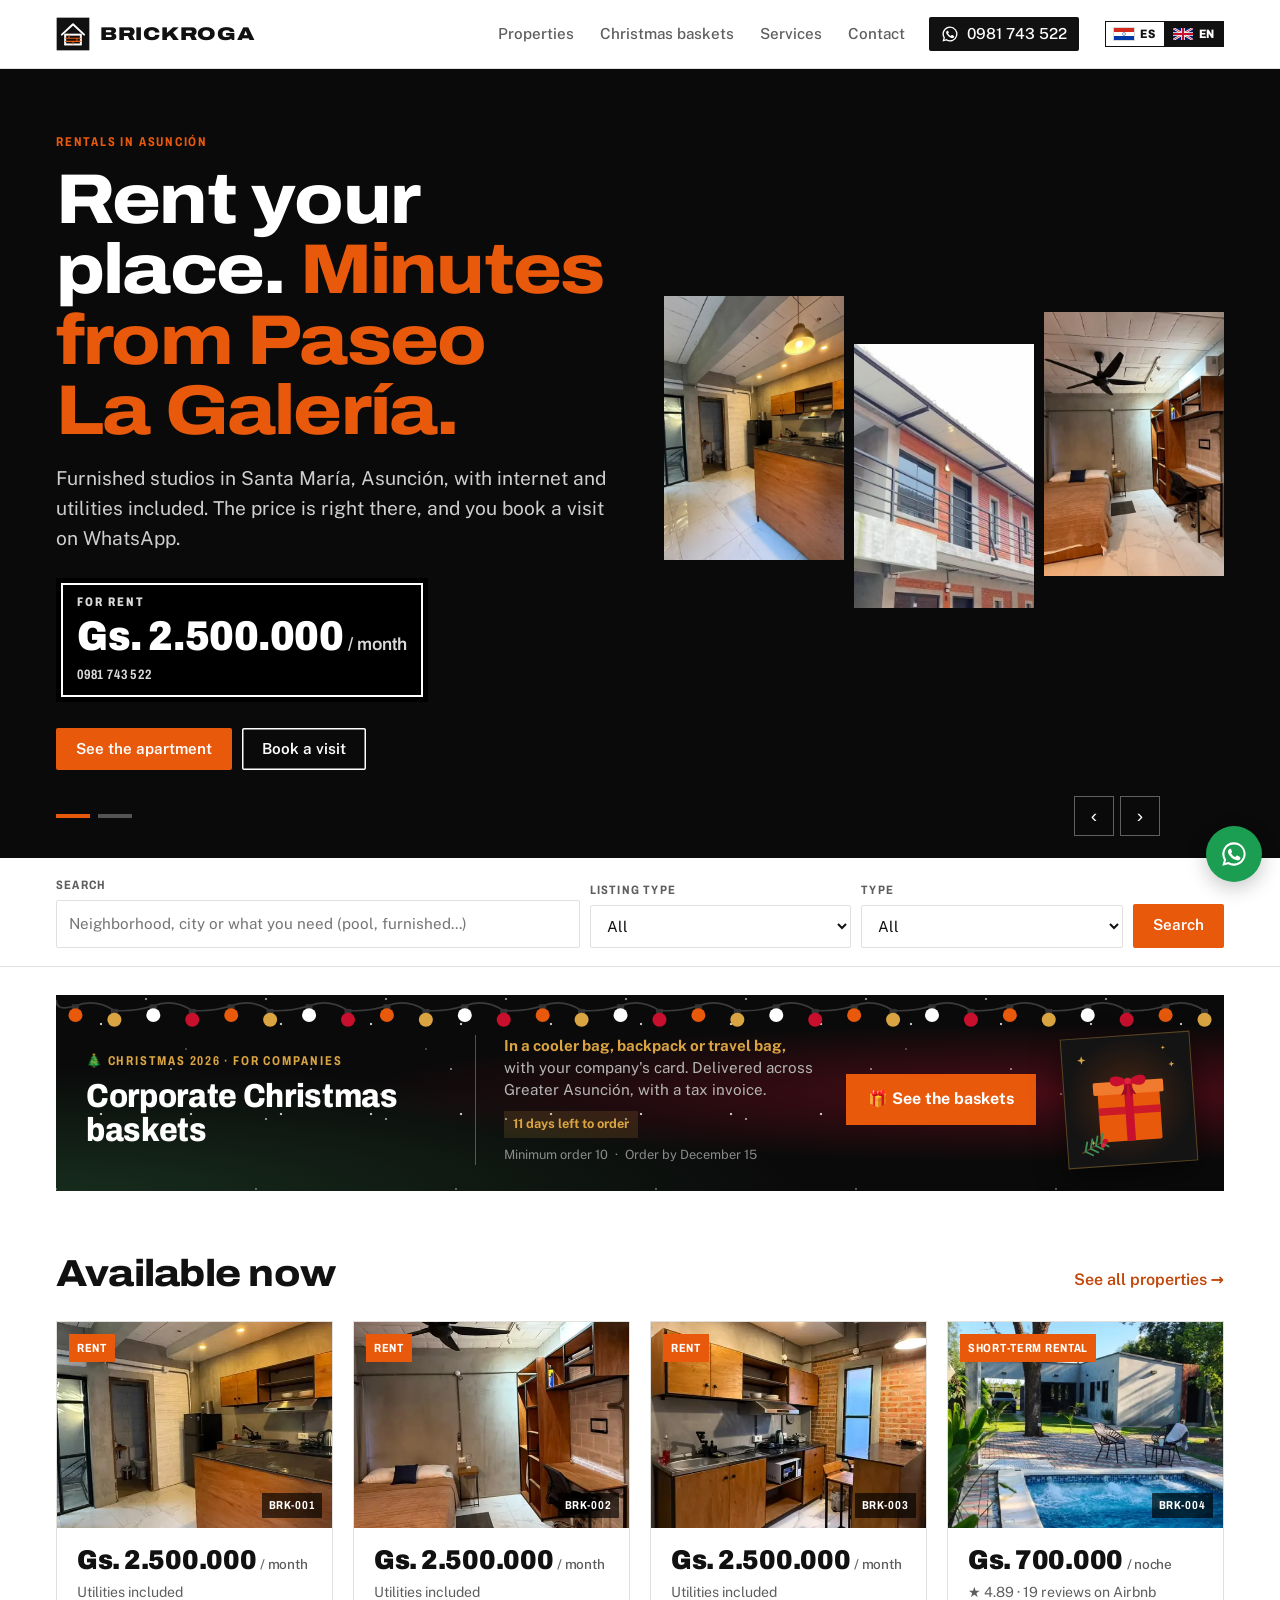
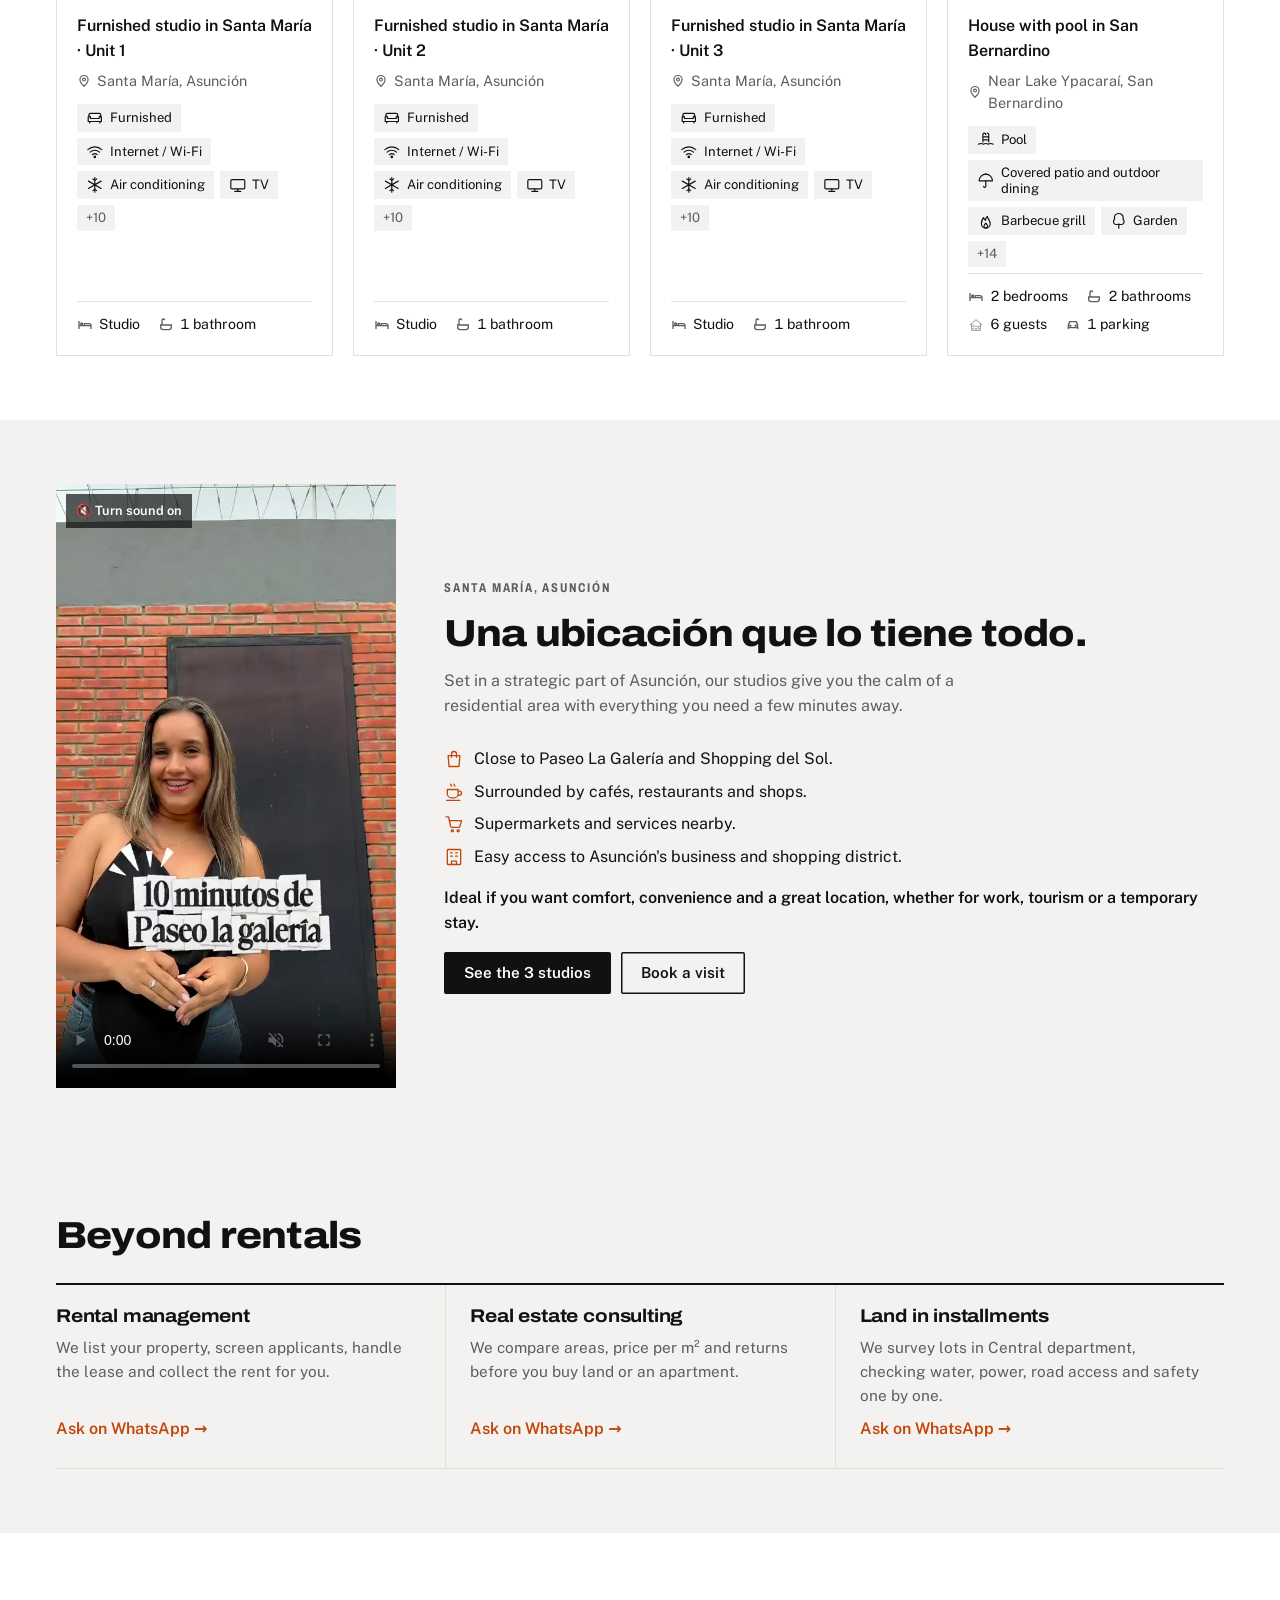
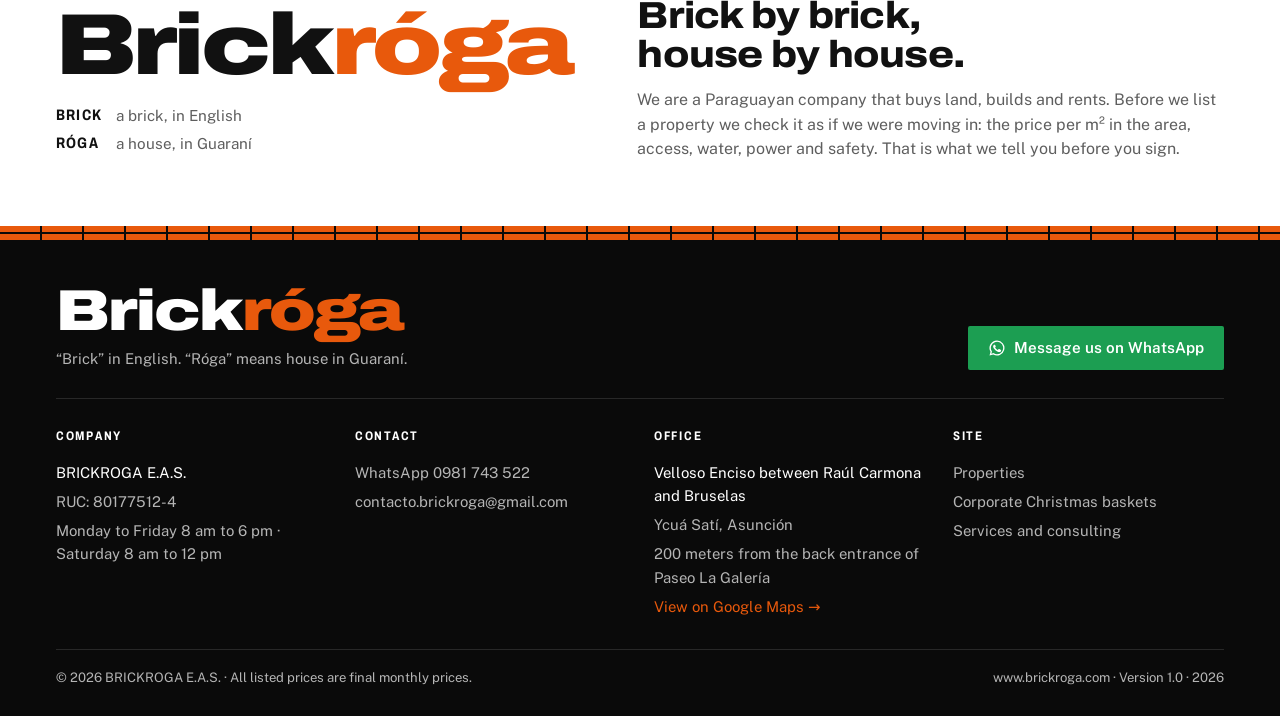
==== index.html @ 32329449 "Título más corto: "A minutos de Paseo La Galería" Co-Authored-By: Claude Opus 5.5 <noreply@anthropic" ====
<!doctype html>
<html lang="es-PY">
<head>
<title>Brickroga | Alquiler de departamentos amoblados en Asunción</title>
<meta charset="utf-8">
<meta name="viewport" content="width=device-width, initial-scale=1, viewport-fit=cover">
<meta name="claude:viewport-fit-sides" content="cover">
<meta name="theme-color" content="#111111">
<link rel="icon" type="image/svg+xml" href="assets/favicon.svg">
<link rel="preconnect" href="https://fonts.googleapis.com">
<link rel="preconnect" href="https://fonts.gstatic.com" crossorigin>
<link rel="stylesheet" href="https://fonts.googleapis.com/css2?family=Archivo:wdth,wght@62..125,400..900&family=Public+Sans:wght@400;500;600;700&display=swap">
<link rel="stylesheet" href="assets/styles.css">
<meta name="description" content="Monoambientes amoblados en alquiler en Santa María, Asunción, desde Gs. 2.500.000 por mes con internet y servicios incluidos. También canastas navideñas corporativas. Brickroga E.A.S.">
<link rel="canonical" href="https://www.brickroga.com/">
<meta property="og:title" content="Brickroga | Alquileres con el precio a la vista">
<meta property="og:description" content="Monoambientes amoblados en Santa María, Asunción. Gs. 2.500.000 por mes, servicios incluidos.">
<meta property="og:type" content="website">
<meta property="og:locale" content="es_PY">
<meta property="og:url" content="https://www.brickroga.com/">
<meta property="og:image" content="https://www.brickroga.com/assets/fotos/santa-maria/r1.webp">
</head>
<body data-page="inicio">
<header id="site-header"></header>

<main>
  <section class="slider" id="slider" aria-roledescription="carrusel" aria-label="Destacados">
    <div class="slides">
      <div class="slide on" aria-hidden="false">
        <div class="wrap">
          <div>
            <p class="label">Alquileres en Asunción</p>
            <h1>Alquilá tu depto. <em>A minutos de Paseo La Galería.</em></h1>
            <p class="lead">Monoambientes amoblados en Santa María con internet y servicios incluidos. El precio está a la vista y la visita se coordina por WhatsApp.</p>
            <div id="hero-sign"></div>
            <div class="cta">
              <a class="btn btn-orange" href="propiedad.html#santa-maria-1">Ver el departamento</a>
              <a class="btn btn-line" data-wa="Hola Brickroga, quiero coordinar una visita al monoambiente de Santa María." href="#">Coordinar una visita</a>
            </div>
          </div>
          <div class="photos" id="hero-photos" aria-hidden="true"></div>
        </div>
      </div>
      <div class="slide xmas-slide" aria-hidden="true">
        <div class="wrap">
          <div>
            <p class="label"><span aria-hidden="true">🎄 </span>Navidad 2026 · Para empresas</p>
            <p class="h1">Canastas navideñas <em>corporativas</em>, con tu logo.</p>
            <p class="lead">En bolso térmico, mochila o bolsa de viaje, para clientes, proveedores y tu equipo. Entregamos en Asunción y Gran Asunción, con factura.</p>
            <div class="cta">
              <a class="btn btn-orange" href="canastas-navidenas-corporativas.html" tabindex="-1"><span aria-hidden="true">🎁 </span>Ver canastas y precios</a>
              <a class="btn btn-line" data-wa="Hola Brickroga, quiero cotizar canastas navideñas para mi empresa." href="#" tabindex="-1">Cotizar por WhatsApp</a>
            </div>
          </div>
          <div class="photos" id="xmas-photos" aria-hidden="true"></div>
        </div>
      </div>
    </div>
    <div class="slider-ui"><div class="wrap">
      <div class="dots" role="group" aria-label="Elegir banner"><button type="button" aria-label="Banner 1: alquileres" aria-pressed="true"></button><button type="button" aria-label="Banner 2: canastas navideñas" aria-pressed="false"></button></div>
      <div class="arrows"><button type="button" class="prev" aria-label="Banner anterior">‹</button><button type="button" class="next" aria-label="Banner siguiente">›</button></div>
    </div></div>
  </section>

  <section class="finder" aria-label="Buscar propiedades">
    <div class="wrap">
      <form action="alquileres.html" id="finder">
        <div class="field"><label for="s-q">Buscar</label><input id="s-q" name="q" type="search" placeholder="Barrio, ciudad o lo que necesitás (piscina, amoblado...)"></div>
        <div class="field"><label for="s-op">Operación</label><select id="s-op" name="op"><option value="">Todas</option><option>Alquiler</option><option>Alquiler temporario</option><option>Venta</option></select></div>
        <div class="field"><label for="s-tipo">Tipo</label><select id="s-tipo" name="tipo"><option value="">Todos</option><option>Monoambiente</option><option>Departamento</option><option>Casa</option><option>Terreno</option></select></div>
        <button class="btn btn-orange" type="submit">Buscar</button>
      </form>
    </div>
  </section>

  <section class="promo-sec" aria-label="Canastas navideñas corporativas">
    <div class="wrap">
      <a class="promo" href="canastas-navidenas-corporativas.html">
        <span class="promo-a"><span class="label"><span aria-hidden="true">🎄 </span>Navidad 2026 · Para empresas</span><strong>Canastas navideñas corporativas</strong></span>
        <span class="promo-b"><b>En bolso térmico, mochila o bolsa de viaje,</b> con la tarjeta de tu empresa. Entregamos en Asunción y Gran Asunción, con factura.<span class="promo-count" id="promo-count"></span><small>Pedido mínimo <span data-min-units>10</span> <i aria-hidden="true">·</i> Pedidos hasta el <span data-deadline>15 de diciembre</span></small></span>
        <span class="promo-cta"><span aria-hidden="true">🎁 </span>Ver canastas</span>
        <span class="promo-img" id="promo-img" aria-hidden="true"></span>
      </a>
    </div>
  </section>

  <section class="section">
    <div class="wrap">
      <div class="section-head">
        <h2>Disponibles ahora</h2>
        <a class="link" href="alquileres.html">Ver todas las propiedades →</a>
      </div>
      <div data-list="destacados"></div>
    </div>
  </section>

  <section class="section section-concrete" aria-labelledby="vid-t">
    <div class="wrap vid-sec">
      <div style="min-width:0"><video data-auto controls muted loop playsinline preload="metadata" poster="assets/video/romi.jpg" src="assets/video/romi.mp4" aria-label="Video recorriendo los monoambientes de Santa María"></video></div>
      <div style="display:grid;gap:16px">
        <p class="label">Santa María, Asunción</p>
        <h2 id="vid-t">Una ubicación que lo tiene todo.</h2>
        <p class="muted" style="max-width:56ch">Ubicados en una zona estratégica de Asunción, nuestros monoambientes te permiten disfrutar de la comodidad de un entorno residencial, con todo lo que necesitás a pocos minutos.</p>
        <ul class="near-list">
          <li>🛍️ Cerca de Paseo La Galería y Shopping del Sol.</li>
          <li>☕ Rodeado de opciones gastronómicas y comerciales.</li>
          <li>🛒 Supermercados y servicios en las cercanías.</li>
          <li>🏢 Fácil acceso al eje corporativo y comercial de Asunción.</li>
        </ul>
        <p style="font-weight:600">Ideal para quienes buscan comodidad, practicidad y una excelente ubicación, ya sea por trabajo, turismo o estadías temporales.</p>
        <div style="display:flex;gap:10px;flex-wrap:wrap"><a class="btn btn-black" href="alquileres.html?q=Santa%20Mar%C3%ADa">Ver los 3 monoambientes</a><a class="btn btn-line" data-wa="Hola Brickroga, vi el video de los monoambientes de Santa María y quiero coordinar una visita." href="#">Coordinar una visita</a></div>
      </div>
    </div>
  </section>

  <section class="section section-concrete" id="servicios">
    <div class="wrap">
      <div class="section-head"><h2>Además de alquilar</h2></div>
      <div class="svc-list" data-list="servicios"></div>
    </div>
  </section>

  <section class="section">
    <div class="wrap story">
      <div>
        <div class="word">Brick<span class="r">róga</span></div>
        <div class="gloss"><b>Brick</b><span>ladrillo, en inglés</span><b>Róga</b><span>casa, en guaraní</span></div>
      </div>
      <div style="display:grid;gap:14px">
        <h2>Ladrillo por ladrillo, casa por casa.</h2>
        <p class="muted">Somos una empresa paraguaya que compra terrenos, construye y alquila. Antes de publicar una propiedad la revisamos como si fuéramos a vivir ahí: el precio por m² de la zona, el acceso, el agua, la luz y la seguridad. Eso es lo que te contamos antes de que firmes.</p>
      </div>
    </div>
  </section>
</main>

<footer id="site-footer"></footer>
<script src="data/datos.js"></script>
<script src="assets/i18n.js"></script>
<script src="assets/iconos.js"></script>
<script src="assets/navidad.js"></script>
<script src="assets/app.js"></script>
<script>
  (function () {
    const E = BRK.esc, p = BRICKROGA.propiedades.find(x => x.destacado) || BRICKROGA.propiedades[0];
    const ci = BRICKROGA.canastas_info, cp = BRICKROGA.canastas.flatMap(c => c.fotos || [])[0];
    document.getElementById("promo-img").innerHTML = cp ? `<img src="${E(cp)}" alt="">` : BRK_XART("regalo");
    document.querySelectorAll("[data-min-units]").forEach(e => e.textContent = ci.pedido_minimo);
    const promo = document.querySelector(".promo");
    promo.insertAdjacentHTML("afterbegin", BRK_SNOW() + BRK_LIGHTS(30));
    const xs = document.querySelector(".xmas-slide"); xs.insertAdjacentHTML("afterbegin", BRK_SNOW() + BRK_LIGHTS(26));
    const left = ci.cierre ? Math.ceil((new Date(ci.cierre + "T23:59:59-03:00") - Date.now()) / 864e5) : null;
    if (left !== null && left < 0) {
      /* season over: hide the strip and the Christmas slide */
      document.querySelector(".promo-sec").remove();
      document.querySelectorAll("#slider .slide")[1].remove(); document.querySelectorAll("#slider .dots button")[1].remove();
    } else if (left !== null && left <= 45) {
      document.getElementById("promo-count").textContent = left === 0 ? "Hoy es el último día para pedir" : left === 1 ? "Queda 1 día para pedir" : "Quedan " + left + " días para pedir";
    }
    document.querySelectorAll("[data-deadline]").forEach(e => e.textContent = ci.fecha_limite);
    if (p) {
      document.getElementById("hero-sign").innerHTML = BRK.cartel(p);
      const f = p.fotos || [];
      document.getElementById("hero-photos").innerHTML = [f[0], f[1], f[2]].map(s => s ? `<figure><img src="${E(s)}" alt=""></figure>` : `<figure><div class="ph-dark">${BRK_ICONS.house}<span>Foto próximamente</span></div></figure>`).join("");
    }
    const cf = BRICKROGA.canastas.flatMap(c => c.fotos || []);
    document.getElementById("xmas-photos").innerHTML = BRICKROGA.canastas.slice(0, 3).map(c => (c.fotos || [])[0] ? `<figure><img src="${E(c.fotos[0])}" alt=""></figure>` : `<figure class="xfig">${BRK_XART_FOR(c)}<figcaption>${E(c.empaque)}</figcaption></figure>`).join("");

    /* slider: crossfade every 7 s, pauses on hover/focus and when the tab is hidden */
    const root = document.getElementById("slider"), slides = [...root.querySelectorAll(".slide")], dots = [...root.querySelectorAll(".dots button")];
    const RM = matchMedia("(prefers-reduced-motion: reduce)").matches;
    let cur = 0, tm = null;
    function go(n) {
      cur = (n + slides.length) % slides.length;
      slides.forEach((s, k) => { const on = k === cur; s.classList.toggle("on", on); s.setAttribute("aria-hidden", on ? "false" : "true"); s.querySelectorAll("a").forEach(a => on ? a.removeAttribute("tabindex") : a.setAttribute("tabindex", "-1")); });
      dots.forEach((d, k) => { d.setAttribute("aria-pressed", k === cur ? "true" : "false"); });
      // restart the progress bar animation
      dots[cur].style.animation = "none"; void dots[cur].offsetWidth; dots[cur].style.animation = "";
      plan();
    }
    function plan() { clearTimeout(tm); if (!RM && !root.classList.contains("paused")) tm = setTimeout(() => go(cur + 1), 7000); }
    dots.forEach((d, k) => d.addEventListener("click", () => go(k)));
    root.querySelector(".prev").addEventListener("click", () => go(cur - 1));
    root.querySelector(".next").addEventListener("click", () => go(cur + 1));
    const pause = () => { root.classList.add("paused"); clearTimeout(tm); }, resume = () => { root.classList.remove("paused"); go(cur); };
    root.addEventListener("mouseenter", pause); root.addEventListener("mouseleave", resume);
    root.addEventListener("focusin", pause); root.addEventListener("focusout", e => { if (!root.contains(e.relatedTarget)) resume(); });
    document.addEventListener("visibilitychange", () => document.hidden ? clearTimeout(tm) : plan());
    let x0 = null;
    root.addEventListener("touchstart", e => { x0 = e.touches[0].clientX; }, { passive: true });
    root.addEventListener("touchend", e => { if (x0 === null) return; const dx = e.changedTouches[0].clientX - x0; if (Math.abs(dx) > 50) go(cur + (dx < 0 ? 1 : -1)); x0 = null; });
    if (RM) root.classList.add("paused");
    plan();
  })();
</script>
</body>
</html>
---- assets/styles.css ----
/* Layout: white page, black type and signage, orange accent. Big crossfading banner on top, photos in an offset (running-bond) layout,
   prices set like a painted "SE ALQUILA" sign, Apple-style reveal on scroll. Square corners. */
:root{
  --black:#111111;
  --black-deep:#0A0A0A;
  --orange:#E8590C;
  --orange-ink:#C2470A;
  --orange-soft:#FDE8DC;
  --concrete:#F3F2F0;
  --bg:#FFFFFF;
  --surface:#FFFFFF;
  --fg:#111111;
  --fg-soft:#5E5E5E;
  --line:#E2E0DC;
  --plate-fg:#FFFFFF;
  --on-dark:#FFFFFF;
  --on-dark-soft:#B5B5B5;
  --ok:#1D6B45;
  --ok-bg:#E1F0E7;
  --warn:#7A5300;
  --warn-bg:#FBEFD2;
  --wa:#1C9E52;
  --gold:#D9A441;
  --font-display:"Archivo", "Arial Narrow", "Helvetica Neue", Arial, sans-serif;
  --font-body:"Public Sans", "Segoe UI", system-ui, -apple-system, sans-serif;
  --max:1200px;
}
@media (prefers-color-scheme: dark){ :root:not([data-theme="light"]){
  --black:#1C1C1C; --black-deep:#050505; --orange:#F2711F; --orange-ink:#FF8A3D; --orange-soft:#3A1E0E; --concrete:#181818;
  --bg:#0C0C0C; --surface:#151515; --fg:#F2F2F2; --fg-soft:#A3A3A3; --line:#2B2B2B;
  --ok:#6FD3A0; --ok-bg:#12301F; --warn:#F0C766; --warn-bg:#36290C; color-scheme:dark; } }
:root[data-theme="dark"]{
  --black:#1C1C1C; --black-deep:#050505; --orange:#F2711F; --orange-ink:#FF8A3D; --orange-soft:#3A1E0E; --concrete:#181818;
  --bg:#0C0C0C; --surface:#151515; --fg:#F2F2F2; --fg-soft:#A3A3A3; --line:#2B2B2B;
  --ok:#6FD3A0; --ok-bg:#12301F; --warn:#F0C766; --warn-bg:#36290C; color-scheme:dark; }

*{box-sizing:border-box}
html{-webkit-text-size-adjust:100%}
body{margin:0;background:var(--bg);color:var(--fg);font-family:var(--font-body);font-size:16px;line-height:1.55;-webkit-font-smoothing:antialiased}
img,video{max-width:100%;display:block}
a{color:inherit}
h1,h2,h3{font-family:var(--font-display);font-stretch:112%;line-height:1.02;letter-spacing:-.02em;text-wrap:balance;margin:0;font-weight:800}
h1{font-size:clamp(2.2rem,5.4vw,4.1rem)}
h2{font-size:clamp(1.6rem,3vw,2.35rem)}
h3{font-size:1.15rem;font-weight:700;letter-spacing:-.01em}
p{margin:0}
.label{font-family:var(--font-display);font-stretch:75%;font-weight:700;font-size:.8rem;letter-spacing:.14em;text-transform:uppercase;color:var(--fg-soft)}
.muted{color:var(--fg-soft)}
.num{font-variant-numeric:tabular-nums}
:focus-visible{outline:3px solid var(--orange);outline-offset:2px}
@media (prefers-reduced-motion:reduce){*{transition:none!important;animation:none!important}}

.wrap{max-width:var(--max);margin:0 auto;padding-left:max(16px,env(safe-area-inset-left,0px));padding-right:max(16px,env(safe-area-inset-right,0px))}

/* Header */
body::before{content:"";position:fixed;inset:0 0 auto;height:env(safe-area-inset-top,0px);z-index:60;background:var(--surface)}
.site-header{position:sticky;top:env(safe-area-inset-top,0px);z-index:50;background:var(--surface);border-bottom:1px solid var(--line)}
.site-header .wrap{display:flex;align-items:center;gap:20px;min-height:68px}
.logo{display:flex;align-items:center;gap:10px;text-decoration:none;color:var(--fg)}
.logo svg{width:34px;height:34px;flex:none}
.logo b{font-family:var(--font-display);font-stretch:125%;font-weight:900;font-size:1.15rem;letter-spacing:.04em}
.nav{display:flex;gap:2px;margin-left:auto;align-items:center}
.nav a{text-decoration:none;font-size:.95rem;font-weight:500;padding:8px 12px;color:var(--fg-soft)}
.nav a:hover,.nav a[aria-current="page"]{color:var(--fg)}
.nav a[aria-current="page"]{box-shadow:inset 0 -2px 0 var(--orange)}
.nav .btn{margin-left:10px;color:var(--plate-fg)}
.menu-btn{display:none;margin-left:auto;background:none;border:1px solid var(--line);color:var(--fg);padding:8px 14px;font:inherit;font-size:.9rem;cursor:pointer}
@media (max-width:860px){
  .menu-btn{display:block}
  .nav{display:none;position:absolute;top:100%;left:0;right:0;flex-direction:column;align-items:stretch;background:var(--surface);padding:8px max(16px,env(safe-area-inset-right,0px)) 16px max(16px,env(safe-area-inset-left,0px));border-bottom:1px solid var(--line)}
  .nav.open{display:flex}
  .nav a{padding:12px 4px;border-bottom:1px solid var(--line)}
  .nav a[aria-current="page"]{box-shadow:none;color:var(--orange)}
  .nav .btn{margin:12px 0 0;border:0}
}

/* Buttons */
.btn{display:inline-flex;align-items:center;justify-content:center;gap:8px;font:inherit;font-weight:600;font-size:.95rem;text-decoration:none;border:0;padding:13px 20px;cursor:pointer;line-height:1.1;border-radius:2px}
.btn svg{width:18px;height:18px;flex:none}
.btn-black{background:var(--black);color:var(--plate-fg)}
.btn-black:hover{background:var(--black-deep)}
.btn-wa{background:var(--wa);color:#fff}
.btn-wa:hover{filter:brightness(1.07)}
.btn-line{background:transparent;color:inherit;box-shadow:inset 0 0 0 1.5px currentColor}
.btn-orange{background:var(--orange);color:#fff}

/* The sign: price set like a painted rental sign */
.cartel{display:inline-flex;flex-direction:column;background:var(--black);color:var(--plate-fg);padding:12px 18px 14px;border:3px solid var(--black);outline:2px solid var(--plate-fg);outline-offset:-7px;font-family:var(--font-display)}
.cartel .se{font-stretch:75%;font-weight:800;letter-spacing:.16em;font-size:.78rem;text-transform:uppercase;opacity:.85}
.cartel .monto{font-stretch:88%;font-weight:900;font-size:clamp(1.8rem,3.4vw,2.6rem);line-height:1;letter-spacing:-.01em;font-variant-numeric:tabular-nums;margin-top:4px}
.cartel .monto small{font-size:.42em;font-weight:600;font-stretch:100%;letter-spacing:0;margin-left:4px;opacity:.85}
.cartel .tel{font-stretch:75%;font-weight:700;font-size:.85rem;letter-spacing:.06em;margin-top:6px;opacity:.85}

/* Hero */
.hero{padding-block:44px 56px;border-bottom:1px solid var(--line)}
.hero .wrap{display:grid;grid-template-columns:minmax(0,1fr) minmax(0,1.05fr);gap:48px;align-items:center}
@media (max-width:900px){.hero .wrap{grid-template-columns:1fr;gap:32px}}
.hero h1 .b{color:var(--orange-ink)}
.hero .lead{font-size:1.12rem;color:var(--fg-soft);max-width:46ch;margin-top:18px}
.hero-row{display:flex;gap:22px;align-items:flex-end;flex-wrap:wrap;margin-top:28px}
.hero-row .incl{font-size:.9rem;color:var(--fg-soft);max-width:28ch}
.hero-actions{display:flex;gap:10px;flex-wrap:wrap;margin-top:26px}

/* Running-bond photo mosaic */
.bond{display:grid;grid-template-columns:repeat(3,minmax(0,1fr));gap:10px;align-items:start}
.bond figure{margin:0;aspect-ratio:3/4;max-width:100%;overflow:hidden;background:var(--concrete)}
.bond figure img{width:100%;height:100%;object-fit:cover}
.bond .col{display:grid;gap:10px}
.bond .col:nth-child(2){margin-top:56px}
.bond .col:nth-child(3){margin-top:18px}
@media (max-width:900px){.bond figure{aspect-ratio:4/5}.bond .col:nth-child(2){margin-top:32px}}

/* Sections */
.section{padding-block:64px}
.section-concrete{background:var(--concrete)}
.section-head{display:flex;align-items:end;justify-content:space-between;gap:16px;flex-wrap:wrap;margin-bottom:28px}
.section-head .link{font-weight:600;color:var(--orange-ink);text-decoration:none}
.section-head .link:hover{text-decoration:underline}

/* Feature listing (one big property) */
.feature{display:grid;grid-template-columns:minmax(0,1.25fr) minmax(0,1fr);border:1px solid var(--line);background:var(--surface);text-decoration:none;color:inherit}
@media (max-width:860px){.feature{grid-template-columns:1fr}}
.feature-photos{display:grid;grid-template-columns:2fr 1fr;grid-template-rows:1fr 1fr;gap:4px;min-height:420px}
.feature-photos img{width:100%;height:100%;object-fit:cover}
.feature-photos img:first-child{grid-row:1/3}
@media (max-width:860px){.feature-photos{min-height:340px}}
.feature-body{padding:28px;display:flex;flex-direction:column;gap:14px;min-width:0}
.feature-body .cartel{align-self:flex-start}

/* Listing cards */
.grid{display:grid;grid-template-columns:repeat(auto-fill,minmax(258px,1fr));gap:20px}
.card{background:var(--surface);border:1px solid var(--line);display:flex;flex-direction:column;text-decoration:none;color:inherit}
.card:hover .card-photo img{transform:scale(1.03)}
.card-photo{position:relative;aspect-ratio:4/3;max-width:100%;overflow:hidden;background:var(--concrete)}
.card-photo img{width:100%;height:100%;object-fit:cover;transition:transform .4s}
.ph-empty{position:absolute;inset:0;display:flex;flex-direction:column;align-items:center;justify-content:center;gap:8px;font-size:.82rem;color:var(--fg-soft);
  background-image:linear-gradient(var(--line) 1px,transparent 1px),linear-gradient(90deg,var(--line) 1px,transparent 1px);background-size:44px 22px,44px 44px;background-position:0 0,22px 0}
.ph-empty span{background:var(--concrete);padding:4px 8px}
.ph-empty svg{width:40px;height:40px;background:var(--concrete);padding:4px}
.tags{position:absolute;top:12px;left:12px;display:flex;gap:6px;flex-wrap:wrap}
.chip{font-family:var(--font-display);font-stretch:80%;font-size:.74rem;font-weight:700;letter-spacing:.06em;text-transform:uppercase;padding:5px 8px;background:var(--surface);color:var(--fg)}
.chip-orange{background:var(--orange);color:#fff}
.chip-ej{background:var(--warn-bg);color:var(--warn)}
.chip-ok{background:var(--ok-bg);color:var(--ok)}
.card-body{padding:18px 20px 20px;display:flex;flex-direction:column;gap:6px;flex:1}
.price{font-family:var(--font-display);font-stretch:90%;font-weight:900;font-size:1.7rem;letter-spacing:-.01em;font-variant-numeric:tabular-nums;line-height:1.1}
.price small{font-family:var(--font-body);font-size:.85rem;font-weight:500;color:var(--fg-soft)}
.sub{font-size:.88rem;color:var(--fg-soft)}
.card-title{font-weight:600;margin-top:4px}
.loc{font-size:.9rem;color:var(--fg-soft);display:flex;gap:6px;align-items:center}
.loc svg{width:14px;height:14px;flex:none}
.specs{display:flex;flex-wrap:wrap;gap:6px 18px;margin-top:auto;padding-top:12px;border-top:1px solid var(--line);font-size:.88rem}
.specs span{display:flex;align-items:center;gap:6px;font-variant-numeric:tabular-nums}
.specs svg{width:16px;height:16px;color:var(--fg-soft)}

/* Christmas band */
.xmas{display:grid;grid-template-columns:auto minmax(0,1fr) auto;gap:32px;align-items:center;background:var(--black-deep);color:var(--on-dark);padding:32px 36px;position:relative;overflow:hidden}
.xmas::before{content:"";position:absolute;inset:0 0 auto;height:6px;background:repeating-linear-gradient(90deg,var(--orange) 0 30px,var(--gold) 30px 34px,#FFFFFF 34px 64px,var(--gold) 64px 68px)}
.xmas .gift{width:84px;height:84px;color:var(--gold)}
.xmas p{color:var(--on-dark-soft);max-width:56ch;margin-top:8px}
.xmas .label{color:var(--gold)}
.xmas-actions{display:flex;gap:10px;flex-wrap:wrap}
@media (max-width:860px){.xmas{grid-template-columns:1fr;padding:28px 22px;gap:18px}.xmas .gift{width:56px;height:56px}}

/* Services as a ruled list */
.svc-list{display:grid;grid-template-columns:repeat(3,minmax(0,1fr));border-top:2px solid var(--fg)}
@media (max-width:860px){.svc-list{grid-template-columns:1fr}}
.svc{padding:22px 24px 26px 0;display:flex;flex-direction:column;gap:10px;border-bottom:1px solid var(--line)}
.svc + .svc{padding-left:24px;border-left:1px solid var(--line)}
@media (max-width:860px){.svc + .svc{padding-left:0;border-left:0}}
.svc p{color:var(--fg-soft);font-size:.96rem}
.svc a{font-weight:600;color:var(--orange-ink);text-decoration:none;margin-top:auto}

/* Name story */
.story{display:grid;grid-template-columns:minmax(0,1fr) minmax(0,1.1fr);gap:48px;align-items:center}
@media (max-width:860px){.story{grid-template-columns:1fr;gap:20px}}
.word{font-family:var(--font-display);font-stretch:125%;font-size:clamp(2.6rem,8vw,5.4rem);font-weight:900;letter-spacing:-.035em;line-height:.95}
.word .r{color:var(--orange)}
.gloss{display:grid;grid-template-columns:auto 1fr;gap:4px 14px;margin-top:18px;font-size:.95rem}
.gloss b{font-family:var(--font-display);font-stretch:80%;letter-spacing:.08em;text-transform:uppercase}
.gloss span{color:var(--fg-soft)}

/* Listing page */
.page-head{padding-block:36px 8px}
.page-head p{color:var(--fg-soft);margin-top:10px}
.filters{display:flex;gap:12px;flex-wrap:wrap;align-items:end;padding-block:18px;border-block:1px solid var(--line);margin-block:20px 24px}
.field{display:flex;flex-direction:column;gap:5px;min-width:0}
.field label{font-family:var(--font-display);font-stretch:80%;font-size:.76rem;font-weight:700;letter-spacing:.1em;text-transform:uppercase;color:var(--fg-soft)}
.field select,.field input,.field textarea{font:inherit;font-size:.95rem;color:var(--fg);background:var(--surface);border:1px solid var(--line);border-radius:2px;padding:11px 12px;min-width:0;width:100%}
.filters .field{flex:1 1 150px}
.result-count{font-weight:600;margin-bottom:16px}
.empty{padding:40px;text-align:center;border:1px dashed var(--line);color:var(--fg-soft)}

/* Detail */
.crumbs{font-size:.88rem;color:var(--fg-soft);padding-block:20px}
.crumbs a{text-decoration:none;color:var(--fg-soft)} .crumbs a:hover{color:var(--fg)}
.strip{display:grid;grid-auto-flow:column;grid-auto-columns:minmax(220px,28%);gap:6px;overflow-x:auto;scroll-snap-type:x mandatory;padding-bottom:8px}
.strip img{width:100%;aspect-ratio:9/16;object-fit:cover;scroll-snap-align:start;background:var(--concrete)}
@media (max-width:600px){.strip{grid-auto-columns:72%}}
.detail{display:grid;grid-template-columns:minmax(0,1.55fr) minmax(0,1fr);gap:40px;align-items:start;padding-block:28px 64px}
@media (max-width:900px){.detail{grid-template-columns:1fr;gap:28px}}
.facts{display:grid;grid-template-columns:repeat(4,minmax(0,1fr));border-block:1px solid var(--line);margin-block:24px}
@media (max-width:520px){.facts{grid-template-columns:repeat(2,minmax(0,1fr))}}
.fact{padding:14px 12px 14px 0}
.fact + .fact{padding-left:14px;border-left:1px solid var(--line)}
@media (max-width:520px){.fact:nth-child(3){border-left:0;padding-left:0}.fact:nth-child(n+3){border-top:1px solid var(--line)}}
.fact b{display:block;font-family:var(--font-display);font-stretch:90%;font-weight:800;font-size:1.35rem;font-variant-numeric:tabular-nums}
.fact span{font-size:.82rem;color:var(--fg-soft)}
.feat{display:grid;grid-template-columns:repeat(2,minmax(0,1fr));gap:8px 24px;padding:0;margin:12px 0 0}
@media (max-width:520px){.feat{grid-template-columns:1fr}}
.feat li{list-style:none;padding-left:22px;position:relative;font-size:.95rem}
.feat li::before{content:"";position:absolute;left:0;top:.55em;width:10px;height:5px;background:var(--orange)}
.near{display:grid;gap:0;margin-top:14px;border-top:1px solid var(--line)}
.near div{display:grid;grid-template-columns:minmax(0,1fr) auto auto;gap:16px;padding-block:10px;border-bottom:1px solid var(--line);font-variant-numeric:tabular-nums}
.near span{color:var(--fg-soft)}
.price-box{position:sticky;top:calc(env(safe-area-inset-top,0px) + 88px);background:var(--surface);border:1px solid var(--line);padding:22px;display:flex;flex-direction:column;gap:14px}
.price-box .cartel{align-self:stretch}
.price-box dl{display:grid;grid-template-columns:1fr auto;gap:8px 12px;margin:0;font-size:.93rem}
.price-box dt{color:var(--fg-soft)} .price-box dd{margin:0;font-weight:600;text-align:right;font-variant-numeric:tabular-nums}
.incl-box{background:var(--ok-bg);color:var(--ok);padding:12px 14px;font-size:.9rem}
.price-box .btn{width:100%}
.video-wrap{max-width:360px}
.video-wrap video{width:100%;aspect-ratio:9/16;object-fit:cover;background:var(--concrete)}
.media-row{display:grid;grid-template-columns:minmax(0,.8fr) minmax(0,1.2fr);gap:20px;margin-top:14px;align-items:start}
@media (max-width:640px){.media-row{grid-template-columns:1fr}}
.media-row img{width:100%;border:1px solid var(--line)}

/* Canastas page */
.xhero{background:var(--black-deep);color:var(--on-dark);padding-block:56px 60px;position:relative}
.xhero::after{content:"";position:absolute;inset:auto 0 0;height:6px;background:repeating-linear-gradient(90deg,var(--orange) 0 30px,var(--gold) 30px 34px,#FFFFFF 34px 64px,var(--gold) 64px 68px)}
.xhero .wrap{display:grid;grid-template-columns:minmax(0,1.3fr) minmax(0,1fr);gap:40px;align-items:end}
@media (max-width:860px){.xhero .wrap{grid-template-columns:1fr}}
.xhero .lead{color:var(--on-dark-soft);max-width:54ch;margin-top:16px;font-size:1.08rem}
.xhero .label{color:var(--gold)}
.xhero-actions{display:flex;gap:10px;flex-wrap:wrap;margin-top:26px}
.ticks{display:grid;gap:0;border-top:1px solid rgba(255,255,255,.18)}
.ticks div{display:flex;justify-content:space-between;gap:16px;padding-block:11px;border-bottom:1px solid rgba(255,255,255,.18);font-size:.95rem}
.ticks span{color:var(--on-dark-soft)}
.ticks b{text-align:right}
.tiers{display:grid;grid-template-columns:repeat(3,minmax(0,1fr));gap:24px}
@media (max-width:900px){.tiers{grid-template-columns:1fr}}
.tier{background:var(--surface);border:1px solid var(--line);display:flex;flex-direction:column}
.tier.featured{outline:2px solid var(--orange);outline-offset:-1px}
.tier .card-photo{aspect-ratio:1/1}
.tier-body{padding:20px;display:flex;flex-direction:column;gap:10px;flex:1}
.tier ul{margin:4px 0 8px;padding-left:18px;color:var(--fg-soft);font-size:.94rem;display:grid;gap:3px}
.tier .btn{margin-top:auto}
.steps{display:grid;grid-template-columns:repeat(3,minmax(0,1fr));border-top:2px solid var(--fg)}
@media (max-width:860px){.steps{grid-template-columns:1fr}}
.step{padding:20px 24px 24px 0;display:flex;flex-direction:column;gap:8px;border-bottom:1px solid var(--line)}
.step + .step{padding-left:24px;border-left:1px solid var(--line)}
@media (max-width:860px){.step + .step{padding-left:0;border-left:0}}
.step .n{font-family:var(--font-display);font-stretch:75%;font-weight:800;color:var(--orange-ink);letter-spacing:.1em;font-size:.85rem}
.step p{color:var(--fg-soft)}
.pays{display:flex;flex-wrap:wrap;gap:8px;margin-top:10px}
.pays span{border:1px solid var(--line);padding:7px 12px;font-size:.9rem;background:var(--surface)}
.quote{display:grid;grid-template-columns:minmax(0,1fr) minmax(0,1.1fr);gap:48px;align-items:start}
@media (max-width:860px){.quote{grid-template-columns:1fr;gap:24px}}
.form{display:grid;grid-template-columns:1fr 1fr;gap:14px;background:var(--surface);border:1px solid var(--line);padding:24px}
.form .full{grid-column:1/-1}
@media (max-width:520px){.form{grid-template-columns:1fr}}
.faq details{border-bottom:1px solid var(--line);padding-block:16px}
.faq summary{cursor:pointer;font-weight:600;list-style:none;display:flex;justify-content:space-between;gap:12px}
.faq summary::-webkit-details-marker{display:none}
.faq summary::after{content:"+";font-family:var(--font-display);font-size:1.4rem;line-height:1;color:var(--orange)}
.faq details[open] summary::after{content:"–"}
.faq details p{margin-top:8px;color:var(--fg-soft);max-width:70ch}
.prose{max-width:70ch;display:grid;gap:12px;color:var(--fg-soft)}
.prose h2{color:var(--fg)}

/* Footer: everything about the company in one place */
.site-footer{background:var(--black-deep);color:var(--on-dark-soft);font-size:.93rem;position:relative}
.site-footer::before{content:"";display:block;height:14px;background:
  linear-gradient(var(--black-deep) 0 0) 0 6px/100% 2px no-repeat,
  repeating-linear-gradient(90deg,var(--orange) 0 40px,var(--black-deep) 40px 42px);}
.site-footer .wrap{padding-block:44px 28px}
.foot-top{display:flex;justify-content:space-between;align-items:flex-end;gap:24px;flex-wrap:wrap;padding-bottom:28px;border-bottom:1px solid rgba(255,255,255,.12)}
.foot-top .word{font-size:clamp(2.2rem,6vw,3.6rem);color:var(--on-dark)}
.foot-top .word .r{color:var(--orange)}
.foot-top p{margin-top:8px}
.cols{display:grid;grid-template-columns:repeat(4,minmax(0,1fr));gap:28px;padding-top:28px}
@media (max-width:900px){.cols{grid-template-columns:repeat(2,minmax(0,1fr))}}
@media (max-width:520px){.cols{grid-template-columns:1fr}}
.cols h4{font-family:var(--font-display);font-stretch:80%;font-weight:700;letter-spacing:.14em;text-transform:uppercase;font-size:.78rem;color:var(--on-dark);margin:0 0 12px}
.cols a,.cols span{display:block;color:var(--on-dark-soft);text-decoration:none;padding-block:3px;overflow-wrap:anywhere}
.cols a:hover{color:var(--on-dark)}
.cols .pend{opacity:.55;font-style:italic}
.legal{border-top:1px solid rgba(255,255,255,.12);margin-top:28px;padding-top:18px;font-size:.82rem;display:flex;justify-content:space-between;gap:12px;flex-wrap:wrap}

/* Floating WhatsApp */
.wa-float{position:fixed;right:calc(18px + env(safe-area-inset-right,0px));bottom:calc(18px + env(safe-area-inset-bottom,0px));z-index:40;width:56px;height:56px;border-radius:50%;background:var(--wa);color:#fff;display:grid;place-items:center;box-shadow:0 6px 20px rgba(0,0,0,.22)}
.wa-float svg{width:28px;height:28px}

.only-m{display:none}
@media (max-width:900px){.only-m{display:flex;flex-direction:column;align-items:flex-start;gap:12px;margin-top:18px}}

html{scroll-behavior:smooth}

/* ---- Hero slider (big banner, crossfade) ---- */
.slider{position:relative;background:var(--black-deep);color:#fff;overflow:hidden}
.slides{display:grid}
.slide{grid-area:1/1;opacity:0;visibility:hidden;transition:opacity 1s ease,visibility 1s}
.slide.on{opacity:1;visibility:visible}
.slide .wrap{display:grid;grid-template-columns:minmax(0,1fr) minmax(0,1fr);gap:48px;align-items:center;min-height:min(640px,82vh);padding-block:64px 88px}
@media (max-width:900px){.slide .wrap{grid-template-columns:1fr;gap:28px;min-height:0;padding-block:40px 72px}}
.slide .label{color:var(--orange)}
.slide h1,.slide .h1{font-family:var(--font-display);font-stretch:112%;font-weight:800;font-size:clamp(2.3rem,5.6vw,4.4rem);line-height:1;letter-spacing:-.025em;margin:12px 0 0;text-wrap:balance}
.slide h1 em,.slide .h1 em{font-style:normal;color:var(--orange)}
.slide .lead{color:#CFCFCF;font-size:clamp(1.02rem,1.6vw,1.2rem);max-width:46ch;margin-top:18px}
.slide .cta{display:flex;gap:10px;flex-wrap:wrap;margin-top:26px;align-items:center}
.slide .btn-line{color:#fff}
.slide .cartel{margin-top:24px;--black:#000}
.slide .photos{display:grid;grid-template-columns:repeat(3,minmax(0,1fr));gap:10px;align-items:start}
.slide .photos figure{margin:0;aspect-ratio:3/4.4;max-width:100%;overflow:hidden;background:#1d1d1d;position:relative}
.slide .photos figure:nth-child(2){margin-top:48px}
.slide .photos figure:nth-child(3){margin-top:16px}
.slide .photos img{width:100%;height:100%;object-fit:cover;transform:scale(1.08);transition:transform 7s ease-out}
.slide.on .photos img{transform:scale(1)}
@media (max-width:900px){.slide .photos figure{aspect-ratio:3/4}.slide .photos figure:nth-child(2){margin-top:24px}}
.slide .photos .ph-dark{position:absolute;inset:0;display:flex;flex-direction:column;align-items:center;justify-content:center;gap:10px;color:var(--gold);font-size:.8rem;
  background:radial-gradient(circle at 50% 35%,rgba(232,89,12,.35),transparent 65%),#161616}
.slide .photos .ph-dark svg{width:44%;height:auto}
.slide .photos .ph-dark span{color:#9a9a9a}
.slider-ui{position:absolute;left:0;right:0;bottom:22px;z-index:2}
.slider-ui .wrap{display:flex;align-items:center;gap:14px}
.dots{display:flex;gap:8px}
.dots button{width:34px;height:4px;border:0;padding:0;background:rgba(255,255,255,.3);cursor:pointer;position:relative;overflow:hidden}
.dots button[aria-pressed="true"]::after{content:"";position:absolute;inset:0;background:var(--orange);transform-origin:left;animation:fill 7s linear forwards}
.slider.paused .dots button[aria-pressed="true"]::after{animation:none}
@keyframes fill{from{transform:scaleX(0)}to{transform:scaleX(1)}}
.arrows{display:flex;gap:6px;margin-left:auto}
.arrows button{width:40px;height:40px;border:1px solid rgba(255,255,255,.35);background:transparent;color:#fff;font-size:1.2rem;cursor:pointer}
.arrows button:hover{border-color:var(--orange);color:var(--orange)}

/* ---- Apple-style motion: reveal on scroll, zoom for photos ---- */
.rv{opacity:0;transform:translateY(34px);transition:opacity .9s cubic-bezier(.2,.7,.2,1),transform .9s cubic-bezier(.2,.7,.2,1)}
.rv.in{opacity:1;transform:none}
.rv.zoom{transform:scale(.94)}
.rv.zoom.in{transform:none}
@media (prefers-reduced-motion:reduce){.rv,.rv.zoom{transform:none!important;transition:opacity .6s ease!important}html{scroll-behavior:auto}.slide .photos img{transform:none!important}.dots button::after{animation:none!important;transform:none!important}}

/* mobile: swipe rows */
@media (max-width:640px){
  .swipe{display:grid!important;grid-auto-flow:column;grid-template-columns:none!important;grid-auto-columns:86%;gap:12px!important;overflow-x:auto;scroll-snap-type:x mandatory;margin-inline:-16px;padding:4px 16px 14px;scrollbar-width:none;border-top:0!important}
  .swipe::-webkit-scrollbar{display:none}
  .swipe>*{scroll-snap-align:start;border:1px solid var(--line)!important;padding:20px!important}
}
@media (max-width:640px){.slide .photos .ph-dark span{display:none}}

/* language switch */
.lang-btn-old{font-family:var(--font-display);font-stretch:85%;font-weight:800;letter-spacing:.08em;font-size:.8rem;background:transparent;color:var(--fg);border:1.5px solid var(--fg);padding:7px 9px;cursor:pointer;line-height:1;margin-left:4px}
.lang-btn:hover{background:var(--orange);border-color:var(--orange);color:#fff}
@media (max-width:860px){.lang-btn-old{margin-left:8px}}
.slider-ui .arrows{margin-right:64px}

/* catalog additions */
.consult{font-size:.8em;font-weight:800}
.cartel .consult{font-size:.7em}
.code{position:absolute;right:10px;bottom:10px;font-family:var(--font-display);font-stretch:80%;font-weight:700;font-size:.72rem;letter-spacing:.08em;background:rgba(0,0,0,.65);color:#fff;padding:4px 7px}
.ams{display:flex;flex-wrap:wrap;gap:6px;margin-top:6px}
.am{display:inline-flex;align-items:center;gap:6px;font-size:.82rem;padding:5px 9px;background:var(--concrete);line-height:1.2}
.am .e{font-size:1rem;line-height:1}
.am.more{color:var(--fg-soft)}
.ams-big{display:grid;grid-template-columns:repeat(auto-fill,minmax(220px,1fr));gap:8px;margin-top:12px}
.ams-big .am{font-size:.95rem;padding:10px 12px}
.ams-big .am .e{font-size:1.25rem}
.blocks{display:grid;gap:18px;margin-top:8px}
.block{display:grid;grid-template-columns:auto minmax(0,1fr);gap:4px 14px;align-items:start}
.block .e{font-size:1.6rem;line-height:1;grid-row:1/3}
.block h3{font-size:1.05rem}
.block p{color:var(--fg-soft);grid-column:2}
.ideal{border-left:4px solid var(--orange);padding:6px 0 6px 16px;font-size:1.12rem;font-weight:500;max-width:60ch}
.near-list{list-style:none;padding:0;margin:12px 0 0;display:grid;gap:8px}
.addr{display:flex;flex-wrap:wrap;gap:6px 14px;align-items:center;margin-top:10px;font-size:.95rem}
.addr a{color:var(--orange-ink);font-weight:600;text-decoration:none}
.foto-nota{font-size:.82rem;color:var(--fg-soft);margin-top:4px}
.rating{display:inline-flex;align-items:center;gap:8px;font-weight:600}
.rating .stars{color:var(--orange)}
/* search strip under the banner */
.finder{background:var(--surface);border-bottom:1px solid var(--line)}
.finder form{display:grid;grid-template-columns:minmax(0,2fr) repeat(2,minmax(0,1fr)) auto;gap:10px;padding-block:18px;align-items:end}
@media (max-width:860px){.finder form{grid-template-columns:1fr 1fr}.finder form .field:first-child{grid-column:1/-1}.finder .btn{grid-column:1/-1}}
.finder .btn{height:44px}
.check-row{display:flex;flex-wrap:wrap;gap:8px 16px;align-items:center;flex-basis:100%}
.check-row label{display:inline-flex;align-items:center;gap:6px;font-size:.92rem;cursor:pointer}
.check-row input{accent-color:var(--orange);width:16px;height:16px}
/* video section */
.vid-sec{display:grid;grid-template-columns:minmax(0,340px) minmax(0,1fr);gap:48px;align-items:center}
@media (max-width:760px){.vid-sec{grid-template-columns:1fr;gap:24px}}
.vid-sec video{width:100%;aspect-ratio:9/16;object-fit:cover;background:#111}

.lang-sw{display:inline-flex;border:1.5px solid var(--fg);margin-left:6px;flex:none}
.lang-sw button{display:inline-flex;align-items:center;gap:6px;background:transparent;border:0;color:var(--fg);font-family:var(--font-display);font-stretch:85%;font-weight:800;font-size:.76rem;letter-spacing:.06em;padding:6px 8px;cursor:pointer;line-height:1}
.lang-sw button + button{border-left:1.5px solid var(--fg)}
.lang-sw button[aria-pressed="true"]{background:var(--fg);color:var(--bg)}
.lang-sw .flag{width:20px;height:12px;display:block;box-shadow:0 0 0 1px rgba(0,0,0,.15)}
@media (max-width:420px){.lang-sw span{display:none}.lang-sw button{padding:7px}}
@media (max-width:860px){.lang-sw{margin-left:8px}}
.vwrap{position:relative}
.snd{position:absolute;top:10px;left:10px;z-index:2;font:inherit;font-size:.8rem;font-weight:600;background:rgba(0,0,0,.65);color:#fff;border:0;padding:7px 10px;cursor:pointer}
@media (max-width:520px){.site-header .wrap{gap:10px}.logo b{font-size:1rem}.logo svg{width:30px;height:30px}.menu-btn{padding:7px 10px}.lang-sw{margin-left:0}}

/* Interactive map on the property detail */
.map-embed{margin-top:14px;border:1px solid var(--line, #e5e5e5);aspect-ratio:16/9;max-height:420px;width:100%;background:var(--concrete)}
.map-embed iframe{display:block;width:100%;height:100%;border:0}
@media (max-width:640px){.map-embed{aspect-ratio:4/3}}
.nota{margin-top:20px;max-width:66ch;padding:14px 16px;border-left:3px solid var(--orange);background:var(--concrete)}
.nota b{display:block;margin-bottom:4px}
.nota p{margin:0;font-size:.95rem}

/* Line icons (assets/iconos.js) */
.ico{width:1em;height:1em;flex:none;display:block}
.am .e{display:inline-flex;font-size:1.1rem;color:var(--fg)}
.ams-big .am .e{font-size:1.35rem}
.ams-big .am{gap:10px}
.block .e{display:inline-flex;font-size:1.9rem;color:var(--orange-ink)}
.check-row .e{display:inline-flex;font-size:1.05rem}
.near-list li{display:flex;gap:10px;align-items:flex-start}
.near-list .ico{font-size:1.25rem;color:var(--orange-ink);margin-top:.1em}

/* Christmas ad strip right under the hero/search */
.promo-sec{padding:28px 0 0}
.promo{display:grid;grid-template-columns:minmax(0,1.15fr) auto minmax(0,1fr) auto auto;align-items:center;gap:28px;background:var(--black-deep);color:var(--on-dark);text-decoration:none;padding:26px 30px;position:relative;overflow:hidden;min-height:150px}
.promo::before{content:"";position:absolute;inset:0 0 auto;height:4px;background:repeating-linear-gradient(90deg,var(--orange) 0 30px,var(--gold) 30px 34px,#FFFFFF 34px 64px,var(--gold) 64px 68px)}
.promo::after{content:"";grid-column:2;grid-row:1;width:1px;align-self:stretch;background:rgba(217,164,65,.45)}
.promo-a{display:grid;gap:8px;grid-column:1}
.promo-a .label{color:var(--gold)}
.promo-a strong{font-family:var(--font-display);font-weight:800;font-stretch:90%;font-size:clamp(1.5rem,2.6vw,2.15rem);line-height:1.02;letter-spacing:-.01em}
.promo-b{grid-column:3;color:var(--on-dark-soft);font-size:.95rem;line-height:1.45}
.promo-b b{color:var(--gold);font-weight:700}
.promo-b small{display:block;margin-top:8px;font-size:.8rem;color:#8A8A8A}
.promo-cta{grid-column:4;background:var(--orange);color:#fff;font-weight:700;padding:13px 22px;white-space:nowrap;transition:background .2s}
.promo:hover .promo-cta{background:var(--orange-ink)}
.promo-img{grid-column:5;width:120px;height:120px;display:grid;place-items:center;color:var(--gold);transform:rotate(-4deg);border:1px solid rgba(217,164,65,.35);background:#141414;box-shadow:0 10px 30px rgba(0,0,0,.5)}
.promo-img svg{width:58px;height:58px}
.promo-img img{width:100%;height:100%;object-fit:cover}
@media (max-width:980px){.promo{grid-template-columns:minmax(0,1fr) auto;gap:16px 20px;padding:24px 22px}.promo::after{display:none}.promo-a{grid-column:1}.promo-b{grid-column:1}.promo-cta{grid-column:1;justify-self:start}.promo-img{grid-column:2;grid-row:1/4;width:96px;height:96px;align-self:center}}
@media (max-width:560px){.promo-img{display:none}.promo{grid-template-columns:1fr}}
.promo-b small i{font-style:normal;margin:0 4px}

/* Christmas touches (gold line icons) */
.xdeco{position:absolute;inset:0;pointer-events:none;z-index:0}
.xdeco span{position:absolute;color:var(--gold);opacity:.5;display:block}
.promo > :not(.xdeco), .xhero > .wrap{position:relative;z-index:1}
.lico{display:inline-flex;vertical-align:-2px;margin-right:6px;font-size:1.1em}
.promo-count{display:inline-block;margin-top:10px;background:rgba(217,164,65,.14);color:var(--gold);font-weight:700;font-size:.8rem;padding:4px 9px}
.promo-count:empty{display:none}
.step-ico{display:inline-flex;font-size:1.9rem;color:var(--orange-ink);margin-bottom:10px}
.tier-lbl{display:inline-flex;align-items:center;gap:6px}
.tier-lbl .ico{font-size:1.15em;color:var(--orange-ink)}
@media (max-width:560px){.xdeco span:nth-child(n+5){display:none}}
@media (max-width:980px){.promo .xdeco{display:none}} @media (max-width:860px){.xhero .xdeco span{opacity:.25}}

/* ---- Christmas mood (assets/navidad.js) ---- */
.lights{position:absolute;left:0;right:0;top:0;width:100%;height:34px;z-index:2;pointer-events:none}
.lights .bulb{animation:twinkle 2.4s ease-in-out infinite}
@keyframes twinkle{0%,100%{opacity:1}50%{opacity:.35}}
.snow{position:absolute;inset:0;overflow:hidden;pointer-events:none;z-index:0}
.snow i{position:absolute;inset:-100% 0 0;background-image:radial-gradient(circle,rgba(255,255,255,.75) 1.2px,transparent 1.6px),radial-gradient(circle,rgba(255,255,255,.45) 1px,transparent 1.4px);background-size:90px 90px,140px 140px;background-position:0 0,45px 60px;animation:snowfall 18s linear infinite}
.snow i:nth-child(2){background-size:120px 120px,200px 200px;background-position:30px 20px,100px 90px;animation-duration:26s;opacity:.7}
.snow i:nth-child(3){background-size:170px 170px,240px 240px;background-position:70px 40px,10px 130px;animation-duration:36s;opacity:.5}
@keyframes snowfall{to{transform:translateY(50%)}}
@media (prefers-reduced-motion:reduce){.snow i,.lights .bulb{animation:none}}
/* hero slide 2 */
.xmas-slide{background:radial-gradient(ellipse at 78% 40%,rgba(200,16,46,.28),transparent 55%),radial-gradient(ellipse at 10% 90%,rgba(46,107,63,.3),transparent 50%),var(--black-deep);position:relative}
.xmas-slide .wrap{position:relative;z-index:1}
.xmas-slide .label{color:var(--gold)}
.xmas-slide .h1 em{color:var(--gold)}
.slide .photos .xfig{background:radial-gradient(circle at 50% 40%,rgba(232,89,12,.28),transparent 70%),#151515;display:flex;flex-direction:column;align-items:center;justify-content:center;border:1px solid rgba(217,164,65,.25)}
.xfig .xart{width:96%;height:auto}
.xfig figcaption{position:absolute;bottom:10px;left:0;right:0;text-align:center;font-size:.72rem;letter-spacing:.08em;text-transform:uppercase;color:var(--gold)}
/* promo strip */
.promo{background:radial-gradient(ellipse at 88% 50%,rgba(200,16,46,.35),transparent 50%),radial-gradient(ellipse at 0% 100%,rgba(46,107,63,.35),transparent 45%),var(--black-deep);padding-top:40px}
.promo::before{display:none}
.promo-img{background:radial-gradient(circle,rgba(232,89,12,.25),transparent 70%),#141414;width:130px;height:130px}
.promo-img .xart{width:100%;height:100%}
.promo .snow,.promo .lights{z-index:0}
.promo .lights{z-index:1}
/* canastas page */
.xhero{background:radial-gradient(ellipse at 85% 20%,rgba(200,16,46,.3),transparent 50%),radial-gradient(ellipse at 0% 100%,rgba(46,107,63,.32),transparent 45%),var(--black-deep);overflow:hidden;padding-top:72px}
.xhero .lights{height:40px}
.xh-right{display:grid;gap:18px}
.xh-art{display:grid;grid-template-columns:repeat(3,1fr);gap:8px}
.xh-art .xart{width:100%;height:auto;background:radial-gradient(circle at 50% 45%,rgba(232,89,12,.22),transparent 70%)}
.xcard{background:radial-gradient(circle at 50% 42%,rgba(232,89,12,.22),transparent 68%),#121212!important;display:flex;align-items:center;justify-content:center;position:relative}
.xcard .xart{width:82%;height:auto}
.xcap{position:absolute;bottom:10px;left:0;right:0;text-align:center;font-size:.72rem;color:#9a9a9a}
.xsec{background-image:radial-gradient(circle,rgba(200,16,46,.08) 2px,transparent 2.5px),radial-gradient(circle,rgba(46,107,63,.08) 2px,transparent 2.5px);background-size:46px 46px;background-position:0 0,23px 23px}
.map-ref{display:flex;align-items:center;gap:8px;margin-top:12px;font-size:.95rem}.map-ref .ico{font-size:1.25rem;color:var(--orange-ink)}
.promo > .lights,.promo > .snow{position:absolute}
@media (max-width:640px){.xfig figcaption{font-size:.6rem;bottom:6px;letter-spacing:.04em}.xfig .xart{margin-top:-14px}}
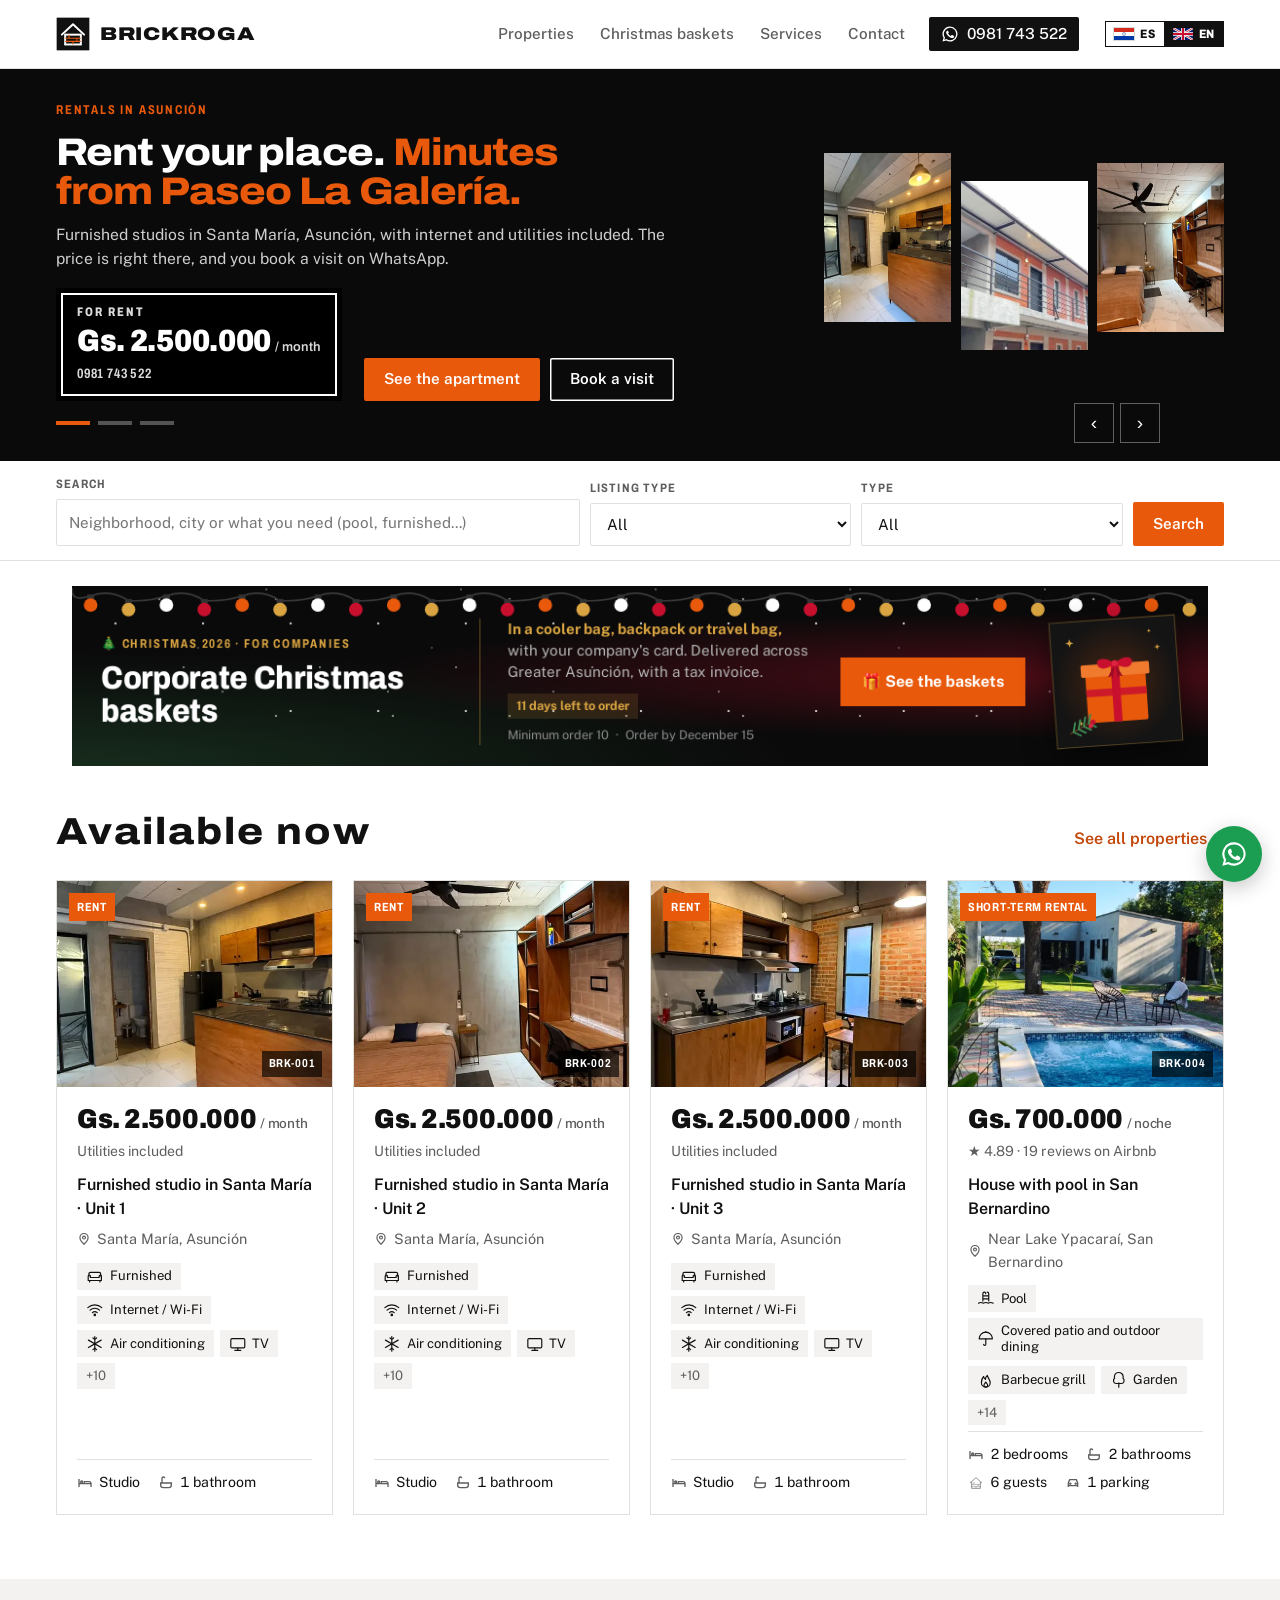
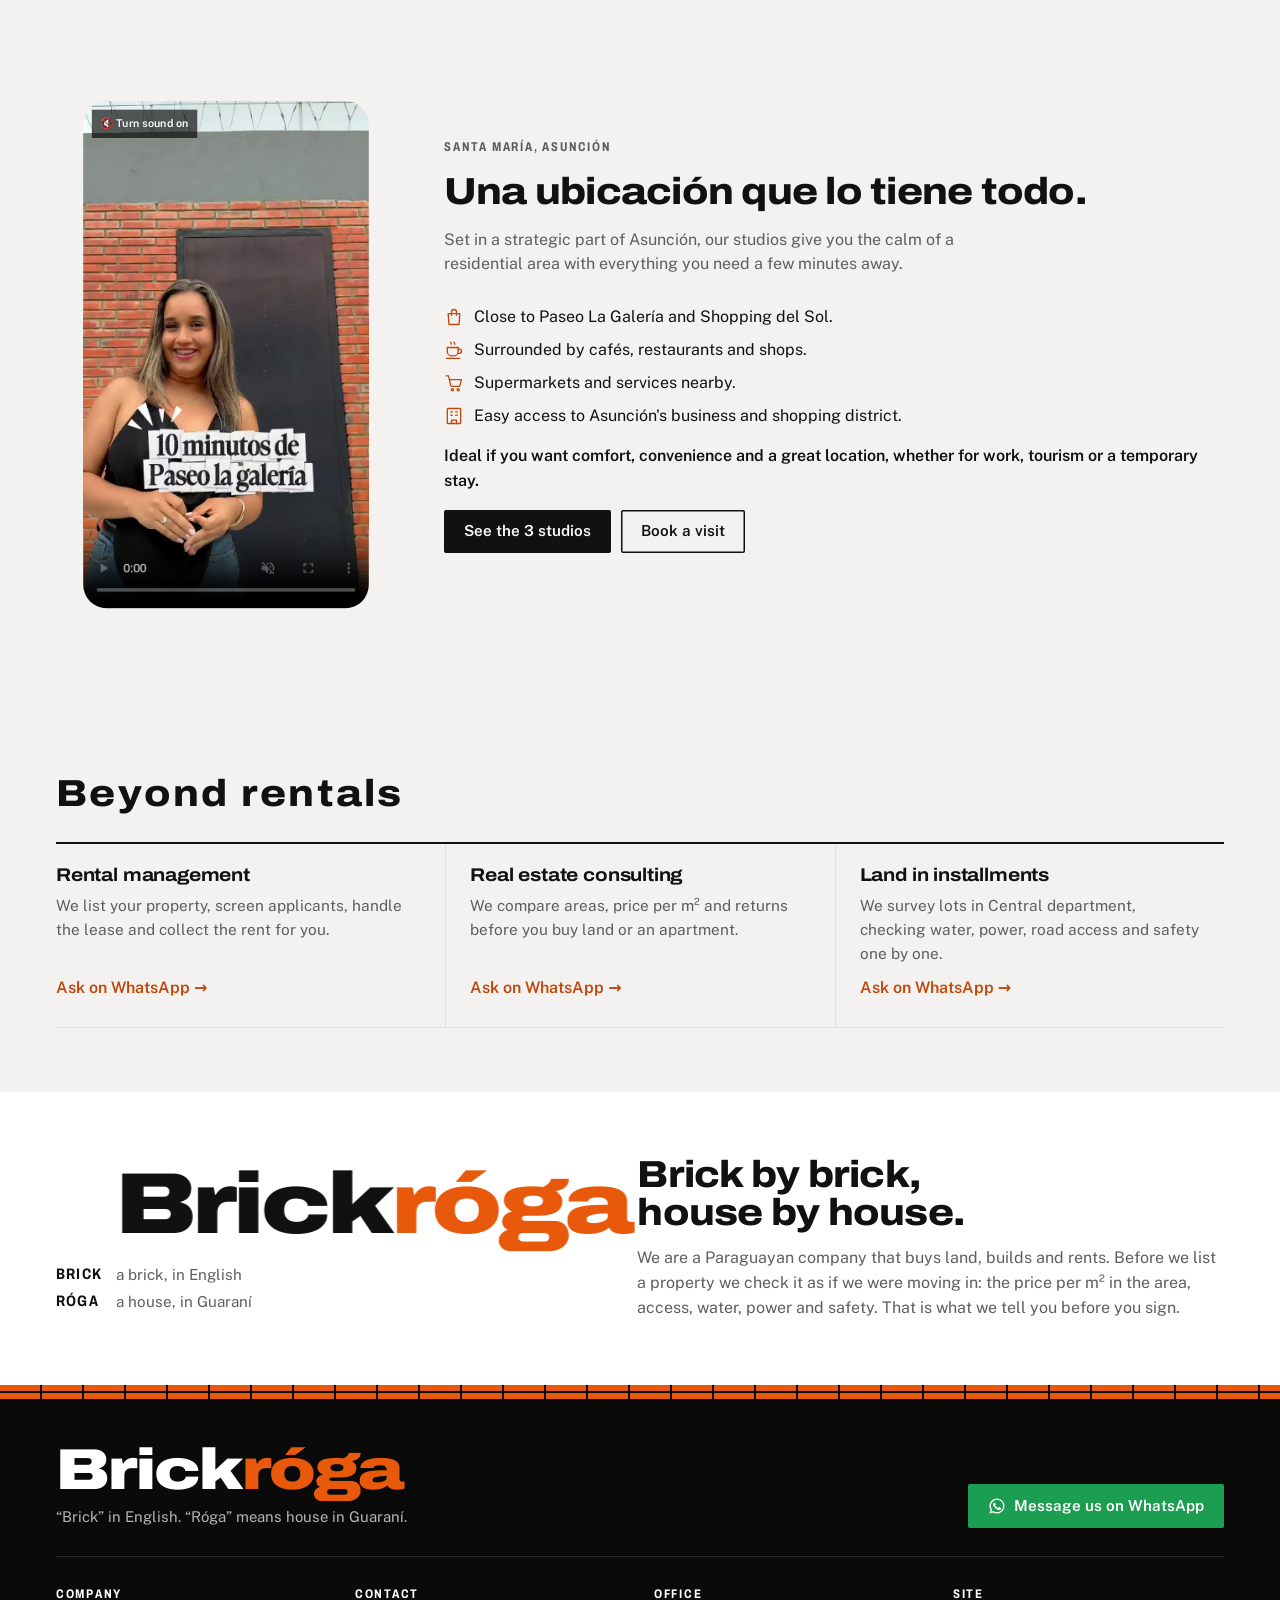
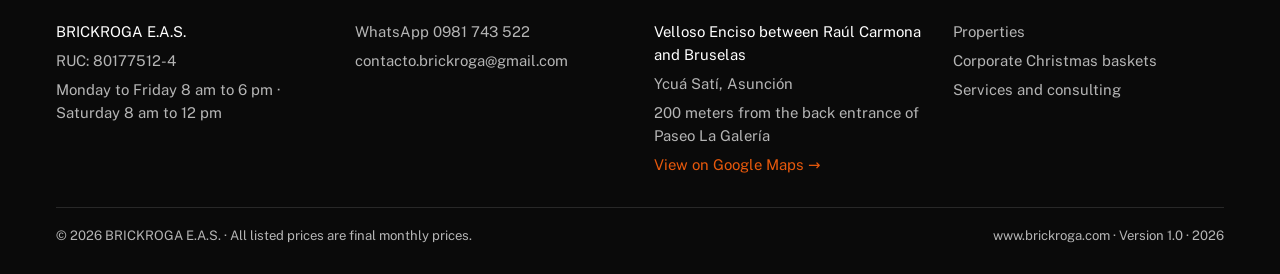
==== commit b9ebaaee: "Slide de verano en San Bernardino y efectos de scroll en escritorio - Tercer slide del banner: "Este" ====
--- a/index.html
+++ b/index.html
@@ -55,9 +55,24 @@
           <div class="photos" id="xmas-photos" aria-hidden="true"></div>
         </div>
       </div>
+      <div class="slide summer-slide" aria-hidden="true">
+        <div class="wrap">
+          <div>
+            <p class="label"><span aria-hidden="true">☀️ </span>Verano en San Bernardino</p>
+            <p class="h1">Este verano, <em>piscina propia</em> a pasos del lago.</p>
+            <p class="lead">Casa entera con 2 habitaciones, piscina privada y parrilla, para hasta 6 personas. Tu perro también viene. <span class="sb-rating" id="sb-rating"></span></p>
+            <div id="sb-sign"></div>
+            <div class="cta">
+              <a class="btn btn-orange" href="propiedad.html#san-bernardino-casa" tabindex="-1">Ver la casa</a>
+              <a class="btn btn-line" data-wa="Hola Brickroga, quiero consultar fechas para la casa con piscina de San Bernardino (BRK-004)." href="#" tabindex="-1">Consultar fechas</a>
+            </div>
+          </div>
+          <div class="photos" id="sb-photos" aria-hidden="true"></div>
+        </div>
+      </div>
     </div>
     <div class="slider-ui"><div class="wrap">
-      <div class="dots" role="group" aria-label="Elegir banner"><button type="button" aria-label="Banner 1: alquileres" aria-pressed="true"></button><button type="button" aria-label="Banner 2: canastas navideñas" aria-pressed="false"></button></div>
+      <div class="dots" role="group" aria-label="Elegir banner"><button type="button" aria-label="Banner 1: alquileres" aria-pressed="true"></button><button type="button" aria-label="Banner 2: canastas navideñas" aria-pressed="false"></button><button type="button" aria-label="Banner 3: verano en San Bernardino" aria-pressed="false"></button></div>
       <div class="arrows"><button type="button" class="prev" aria-label="Banner anterior">‹</button><button type="button" class="next" aria-label="Banner siguiente">›</button></div>
     </div></div>
   </section>
@@ -153,7 +168,7 @@
     if (left !== null && left < 0) {
       /* season over: hide the strip and the Christmas slide */
       document.querySelector(".promo-sec").remove();
-      document.querySelectorAll("#slider .slide")[1].remove(); document.querySelectorAll("#slider .dots button")[1].remove();
+      document.querySelector("#slider .xmas-slide").remove(); document.querySelectorAll("#slider .dots button")[1].remove();
     } else if (left !== null && left <= 45) {
       document.getElementById("promo-count").textContent = left === 0 ? "Hoy es el último día para pedir" : left === 1 ? "Queda 1 día para pedir" : "Quedan " + left + " días para pedir";
     }
@@ -162,6 +177,16 @@
       document.getElementById("hero-sign").innerHTML = BRK.cartel(p);
       const f = p.fotos || [];
       document.getElementById("hero-photos").innerHTML = [f[0], f[1], f[2]].map(s => s ? `<figure><img src="${E(s)}" alt=""></figure>` : `<figure><div class="ph-dark">${BRK_ICONS.house}<span>Foto próximamente</span></div></figure>`).join("");
+    }
+    /* slide 3: San Bernardino summer */
+    const sb = BRICKROGA.propiedades.find(x => x.id === "san-bernardino-casa");
+    if (sb) {
+      document.getElementById("sb-sign").innerHTML = BRK.cartel(sb);
+      if (sb.resenas) document.getElementById("sb-rating").textContent = "★ " + String(sb.resenas.nota).replace(".", ",") + " en " + sb.resenas.fuente + ".";
+      const sf = sb.fotos || [];
+      document.getElementById("sb-photos").innerHTML = [sf[0], sf[6], sf[7]].filter(Boolean).map(s => `<figure><img src="${E(s)}" alt=""></figure>`).join("");
+    } else {
+      document.querySelector("#slider .summer-slide").remove(); document.querySelectorAll("#slider .dots button")[2].remove();
     }
     const cf = BRICKROGA.canastas.flatMap(c => c.fotos || []);
     document.getElementById("xmas-photos").innerHTML = BRICKROGA.canastas.slice(0, 3).map(c => (c.fotos || [])[0] ? `<figure><img src="${E(c.fotos[0])}" alt=""></figure>` : `<figure class="xfig">${BRK_XART_FOR(c)}<figcaption>${E(c.empaque)}</figcaption></figure>`).join("");
--- a/assets/styles.css
+++ b/assets/styles.css
@@ -489,3 +489,42 @@
 .map-ref{display:flex;align-items:center;gap:8px;margin-top:12px;font-size:.95rem}.map-ref .ico{font-size:1.25rem;color:var(--orange-ink)}
 .promo > .lights,.promo > .snow{position:absolute}
 @media (max-width:640px){.xfig figcaption{font-size:.6rem;bottom:6px;letter-spacing:.04em}.xfig .xart{margin-top:-14px}}
+
+/* ---- Compact hero (2026-11-19): leaves room for the ad strip and listings on the first screen ---- */
+.slide .wrap{min-height:0;padding-block:36px 64px;gap:40px;grid-template-columns:minmax(0,1.05fr) minmax(0,.95fr)}
+.slide h1,.slide .h1{font-size:clamp(2rem,3.6vw,3.15rem);line-height:1.02}
+.slide .lead{font-size:clamp(.98rem,1.2vw,1.08rem);margin-top:12px;max-width:52ch}
+.slide .cartel{margin-top:16px}
+.slide .cartel .monto{font-size:clamp(1.5rem,2.4vw,2rem)}
+.slide .cta{margin-top:18px}
+.slide .photos{max-width:460px;justify-self:end;width:100%}
+.slide .photos figure{aspect-ratio:3/4}
+.slide .photos figure:nth-child(2){margin-top:28px}
+.slide .photos figure:nth-child(3){margin-top:10px}
+.slider-ui{bottom:18px}
+.xmas-slide .wrap{padding-top:44px}
+.finder form{padding-block:14px}
+.promo-sec{padding-top:22px}
+.promo{min-height:0;padding-block:34px 22px}
+@media (max-width:900px){.slide .wrap{padding-block:30px 62px;gap:22px}.slide .photos{max-width:none;justify-self:stretch}}
+@media (max-width:640px){.slide .photos figure{aspect-ratio:4/5}}
+.slide .wrap{grid-template-columns:minmax(0,1.35fr) minmax(0,.85fr);padding-block:32px 60px}
+.slide h1,.slide .h1{font-size:clamp(1.9rem,3vw,2.75rem)}
+.slide .wrap > div:first-child{display:flex;flex-wrap:wrap;align-items:flex-end;column-gap:22px}
+.slide .wrap > div:first-child > .label,.slide .wrap > div:first-child > h1,.slide .wrap > div:first-child > .h1,.slide .wrap > div:first-child > .lead{flex-basis:100%}
+.slide #hero-sign .cartel{margin-top:16px}
+.slide .lead{max-width:62ch}
+.slide .photos{max-width:400px}
+@media (max-width:640px){.slide .wrap > div:first-child{display:block}}
+@media (max-width:900px){.slide .wrap{grid-template-columns:1fr;padding-block:28px 62px}}
+.promo-sec + .section{padding-top:44px} @media (max-width:640px){.slide .photos figure{aspect-ratio:1/1}.slide .photos figure:nth-child(2){margin-top:14px}}
+
+/* slide 3: summer in San Bernardino */
+.summer-slide{background:radial-gradient(circle at 82% 8%,rgba(255,170,60,.42),transparent 38%),radial-gradient(ellipse at 60% 110%,rgba(0,150,170,.28),transparent 55%),var(--black-deep)}
+.summer-slide .label{color:#FFB547}
+.summer-slide .h1 em{color:#FFB547}
+.summer-slide .sb-rating{color:#fff;font-weight:600;white-space:nowrap}
+
+/* desktop scroll effects (set from app.js, only ≥901px and without reduced motion) */
+.fx .slide .wrap > div:first-child,.fx .slide .photos figure,.fx .promo,.fx .story .word{will-change:transform}
+.fx .vid-sec video,.fx .video-wrap video{transform-origin:50% 60%;will-change:transform}
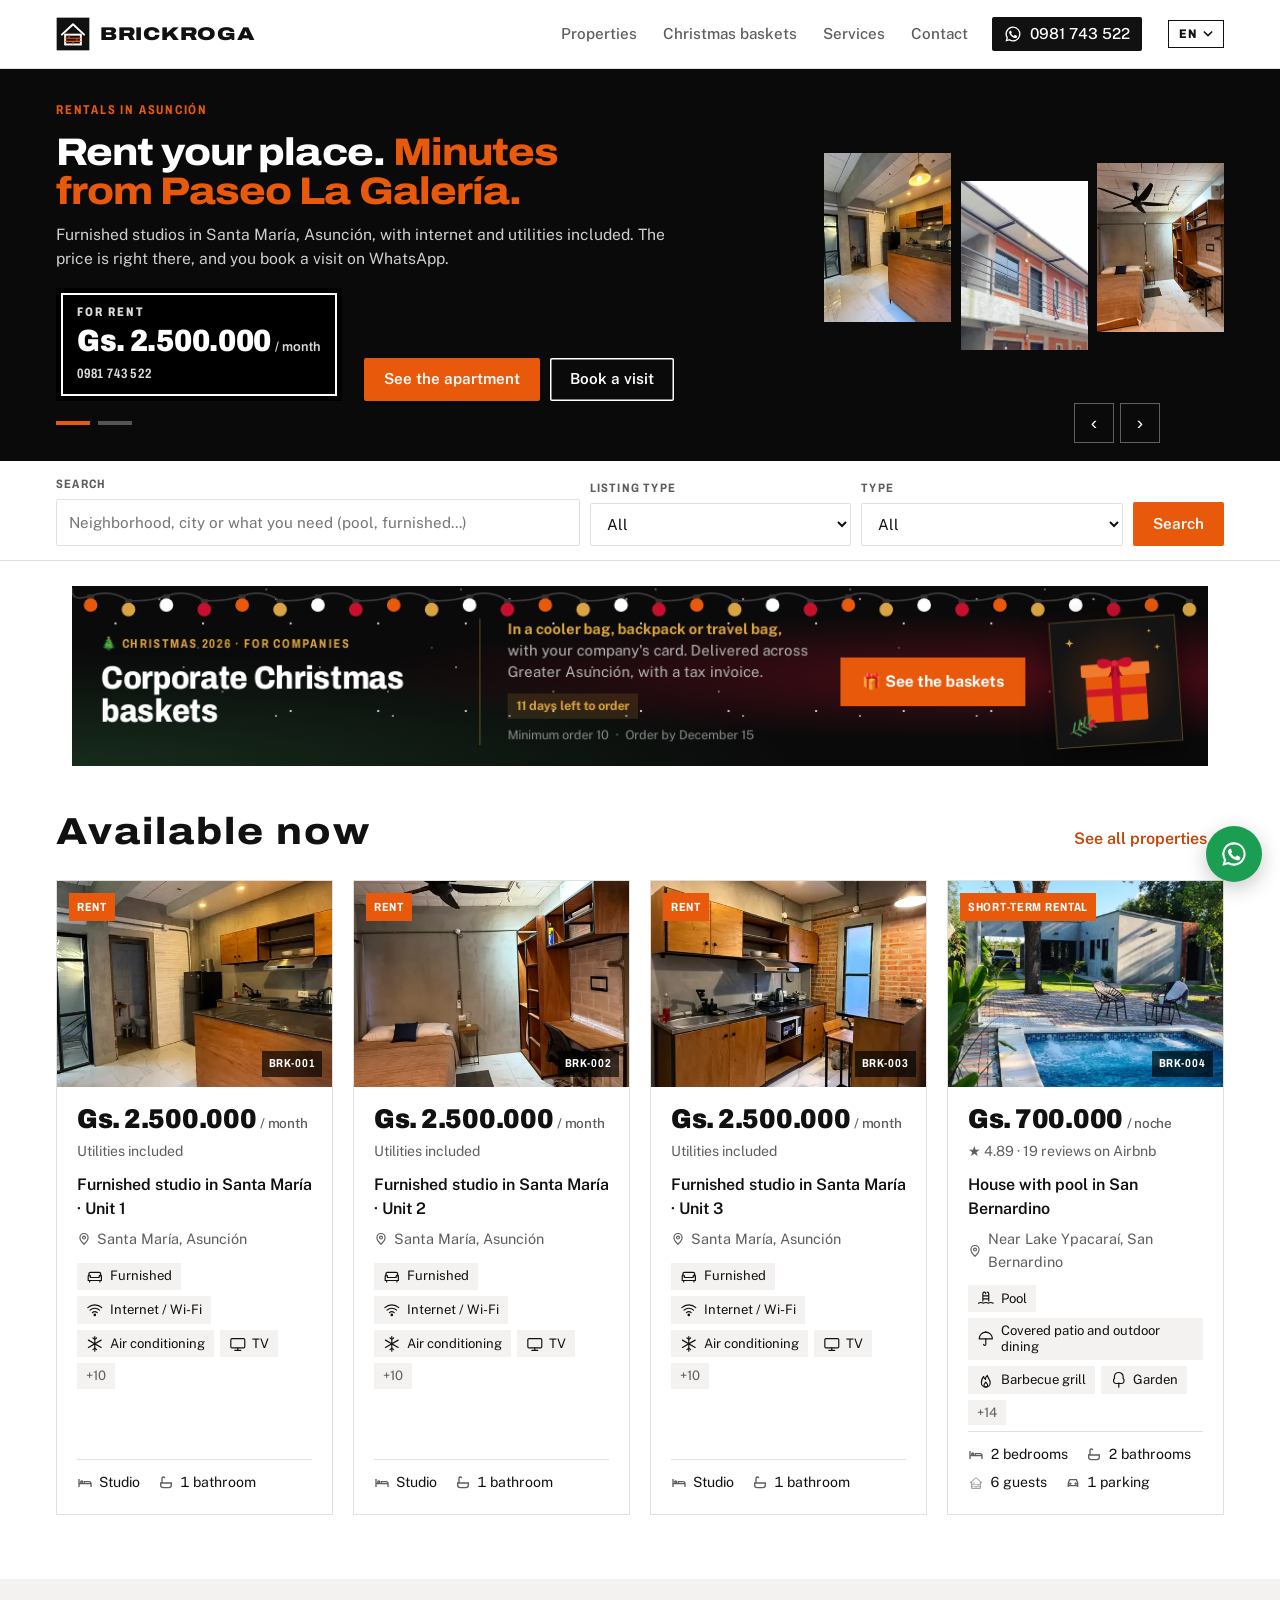
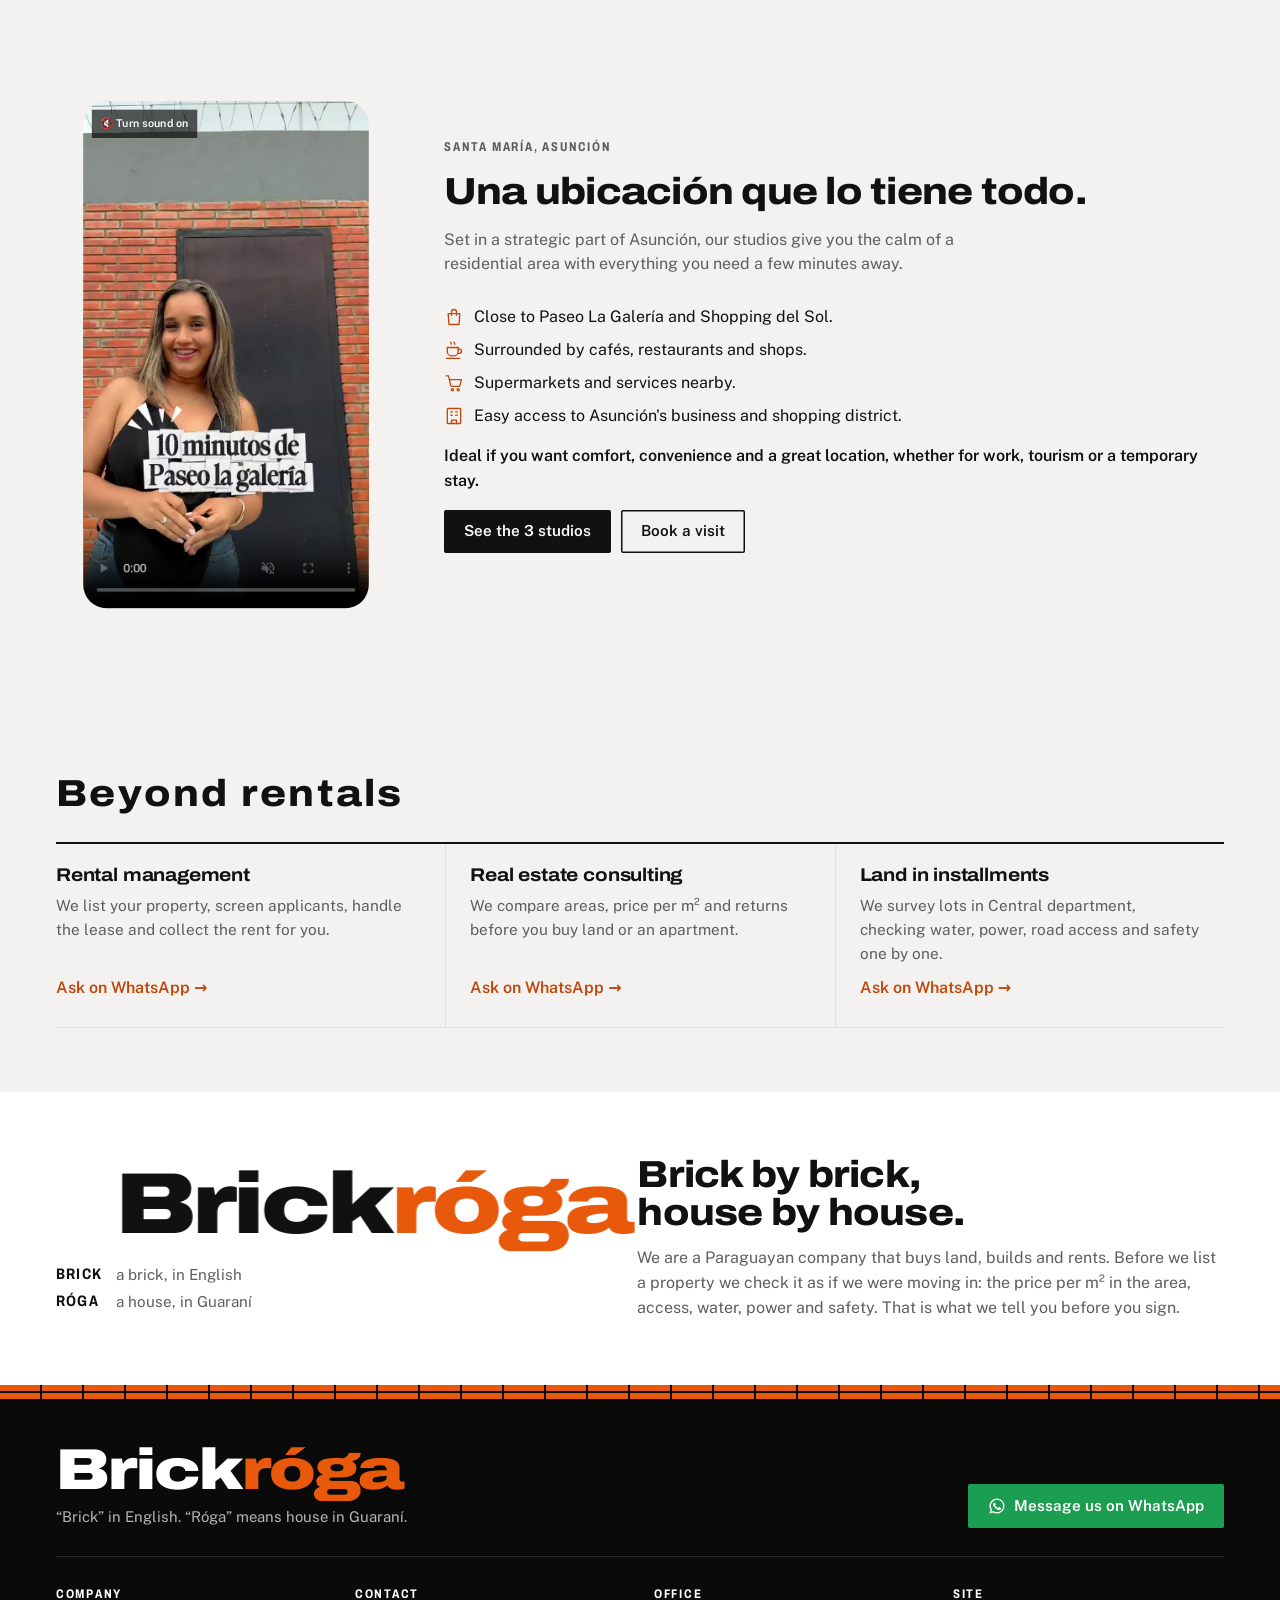
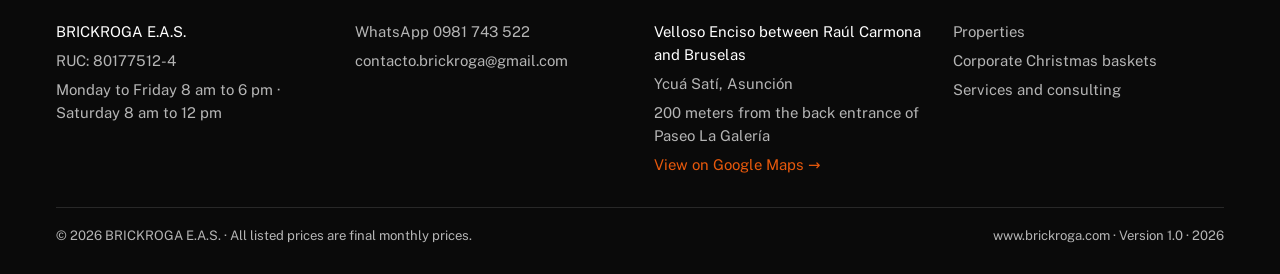
==== commit fb141b91: "Selector de idioma desplegable, banner sin slide de canastas y efectos en celular - El selector mues" ====
--- a/index.html
+++ b/index.html
@@ -41,20 +41,6 @@
           <div class="photos" id="hero-photos" aria-hidden="true"></div>
         </div>
       </div>
-      <div class="slide xmas-slide" aria-hidden="true">
-        <div class="wrap">
-          <div>
-            <p class="label"><span aria-hidden="true">🎄 </span>Navidad 2026 · Para empresas</p>
-            <p class="h1">Canastas navideñas <em>corporativas</em>, con tu logo.</p>
-            <p class="lead">En bolso térmico, mochila o bolsa de viaje, para clientes, proveedores y tu equipo. Entregamos en Asunción y Gran Asunción, con factura.</p>
-            <div class="cta">
-              <a class="btn btn-orange" href="canastas-navidenas-corporativas.html" tabindex="-1"><span aria-hidden="true">🎁 </span>Ver canastas y precios</a>
-              <a class="btn btn-line" data-wa="Hola Brickroga, quiero cotizar canastas navideñas para mi empresa." href="#" tabindex="-1">Cotizar por WhatsApp</a>
-            </div>
-          </div>
-          <div class="photos" id="xmas-photos" aria-hidden="true"></div>
-        </div>
-      </div>
       <div class="slide summer-slide" aria-hidden="true">
         <div class="wrap">
           <div>
@@ -72,7 +58,7 @@
       </div>
     </div>
     <div class="slider-ui"><div class="wrap">
-      <div class="dots" role="group" aria-label="Elegir banner"><button type="button" aria-label="Banner 1: alquileres" aria-pressed="true"></button><button type="button" aria-label="Banner 2: canastas navideñas" aria-pressed="false"></button><button type="button" aria-label="Banner 3: verano en San Bernardino" aria-pressed="false"></button></div>
+      <div class="dots" role="group" aria-label="Elegir banner"><button type="button" aria-label="Banner 1: alquileres" aria-pressed="true"></button><button type="button" aria-label="Banner 2: verano en San Bernardino" aria-pressed="false"></button></div>
       <div class="arrows"><button type="button" class="prev" aria-label="Banner anterior">‹</button><button type="button" class="next" aria-label="Banner siguiente">›</button></div>
     </div></div>
   </section>
@@ -163,12 +149,11 @@
     document.querySelectorAll("[data-min-units]").forEach(e => e.textContent = ci.pedido_minimo);
     const promo = document.querySelector(".promo");
     promo.insertAdjacentHTML("afterbegin", BRK_SNOW() + BRK_LIGHTS(30));
-    const xs = document.querySelector(".xmas-slide"); xs.insertAdjacentHTML("afterbegin", BRK_SNOW() + BRK_LIGHTS(26));
+
     const left = ci.cierre ? Math.ceil((new Date(ci.cierre + "T23:59:59-03:00") - Date.now()) / 864e5) : null;
     if (left !== null && left < 0) {
-      /* season over: hide the strip and the Christmas slide */
+      /* season over: hide the Christmas strip */
       document.querySelector(".promo-sec").remove();
-      document.querySelector("#slider .xmas-slide").remove(); document.querySelectorAll("#slider .dots button")[1].remove();
     } else if (left !== null && left <= 45) {
       document.getElementById("promo-count").textContent = left === 0 ? "Hoy es el último día para pedir" : left === 1 ? "Queda 1 día para pedir" : "Quedan " + left + " días para pedir";
     }
@@ -186,12 +171,10 @@
       const sf = sb.fotos || [];
       document.getElementById("sb-photos").innerHTML = [sf[0], sf[6], sf[7]].filter(Boolean).map(s => `<figure><img src="${E(s)}" alt=""></figure>`).join("");
     } else {
-      document.querySelector("#slider .summer-slide").remove(); document.querySelectorAll("#slider .dots button")[2].remove();
-    }
-    const cf = BRICKROGA.canastas.flatMap(c => c.fotos || []);
-    document.getElementById("xmas-photos").innerHTML = BRICKROGA.canastas.slice(0, 3).map(c => (c.fotos || [])[0] ? `<figure><img src="${E(c.fotos[0])}" alt=""></figure>` : `<figure class="xfig">${BRK_XART_FOR(c)}<figcaption>${E(c.empaque)}</figcaption></figure>`).join("");
-
-    /* slider: crossfade every 7 s, pauses on hover/focus and when the tab is hidden */
+      document.querySelector("#slider .summer-slide").remove(); document.querySelectorAll("#slider .dots button")[1].remove();
+    }
+
+    /* slider: crossfade every 4.5 s, pauses on hover/focus and when the tab is hidden */
     const root = document.getElementById("slider"), slides = [...root.querySelectorAll(".slide")], dots = [...root.querySelectorAll(".dots button")];
     const RM = matchMedia("(prefers-reduced-motion: reduce)").matches;
     let cur = 0, tm = null;
@@ -203,7 +186,7 @@
       dots[cur].style.animation = "none"; void dots[cur].offsetWidth; dots[cur].style.animation = "";
       plan();
     }
-    function plan() { clearTimeout(tm); if (!RM && !root.classList.contains("paused")) tm = setTimeout(() => go(cur + 1), 7000); }
+    function plan() { clearTimeout(tm); if (!RM && !root.classList.contains("paused")) tm = setTimeout(() => go(cur + 1), 4500); }
     dots.forEach((d, k) => d.addEventListener("click", () => go(k)));
     root.querySelector(".prev").addEventListener("click", () => go(cur - 1));
     root.querySelector(".next").addEventListener("click", () => go(cur + 1));
--- a/assets/styles.css
+++ b/assets/styles.css
@@ -325,7 +325,7 @@
 .slider-ui .wrap{display:flex;align-items:center;gap:14px}
 .dots{display:flex;gap:8px}
 .dots button{width:34px;height:4px;border:0;padding:0;background:rgba(255,255,255,.3);cursor:pointer;position:relative;overflow:hidden}
-.dots button[aria-pressed="true"]::after{content:"";position:absolute;inset:0;background:var(--orange);transform-origin:left;animation:fill 7s linear forwards}
+.dots button[aria-pressed="true"]::after{content:"";position:absolute;inset:0;background:var(--orange);transform-origin:left;animation:fill 4.5s linear forwards}
 .slider.paused .dots button[aria-pressed="true"]::after{animation:none}
 @keyframes fill{from{transform:scaleX(0)}to{transform:scaleX(1)}}
 .arrows{display:flex;gap:6px;margin-left:auto}
@@ -528,3 +528,18 @@
 /* desktop scroll effects (set from app.js, only ≥901px and without reduced motion) */
 .fx .slide .wrap > div:first-child,.fx .slide .photos figure,.fx .promo,.fx .story .word{will-change:transform}
 .fx .vid-sec video,.fx .video-wrap video{transform-origin:50% 60%;will-change:transform}
+
+/* language dropdown: shows only the current language; flags inside the menu */
+.lang-sw{display:none}
+.lang-dd{position:relative;margin-left:6px;flex:none}
+.lang-cur{display:inline-flex;align-items:center;gap:6px;background:transparent;border:1.5px solid var(--fg);color:var(--fg);font-family:var(--font-display);font-stretch:85%;font-weight:800;font-size:.78rem;letter-spacing:.08em;padding:7px 10px;cursor:pointer;line-height:1}
+.lang-cur svg{width:10px;height:7px;transition:transform .2s}
+.lang-cur[aria-expanded="true"] svg{transform:rotate(180deg)}
+.lang-menu{position:absolute;right:0;top:calc(100% + 6px);background:var(--surface);border:1px solid var(--line);box-shadow:0 12px 30px rgba(0,0,0,.14);display:grid;min-width:150px;z-index:60;padding:4px}
+.lang-menu[hidden]{display:none}
+.lang-menu button{display:flex;align-items:center;gap:10px;background:transparent;border:0;color:var(--fg);font:inherit;font-size:.92rem;padding:9px 10px;cursor:pointer;text-align:left}
+.lang-menu button:hover,.lang-menu button:focus-visible{background:var(--concrete)}
+.lang-menu button[aria-checked="true"]{font-weight:700}
+.lang-menu button[aria-checked="true"]::after{content:"✓";margin-left:auto;color:var(--orange-ink)}
+.lang-menu .flag{width:22px;height:14px;display:block;box-shadow:0 0 0 1px rgba(0,0,0,.15)}
+@media (max-width:520px){.lang-dd{margin-left:0}.lang-cur{padding:7px 8px}}
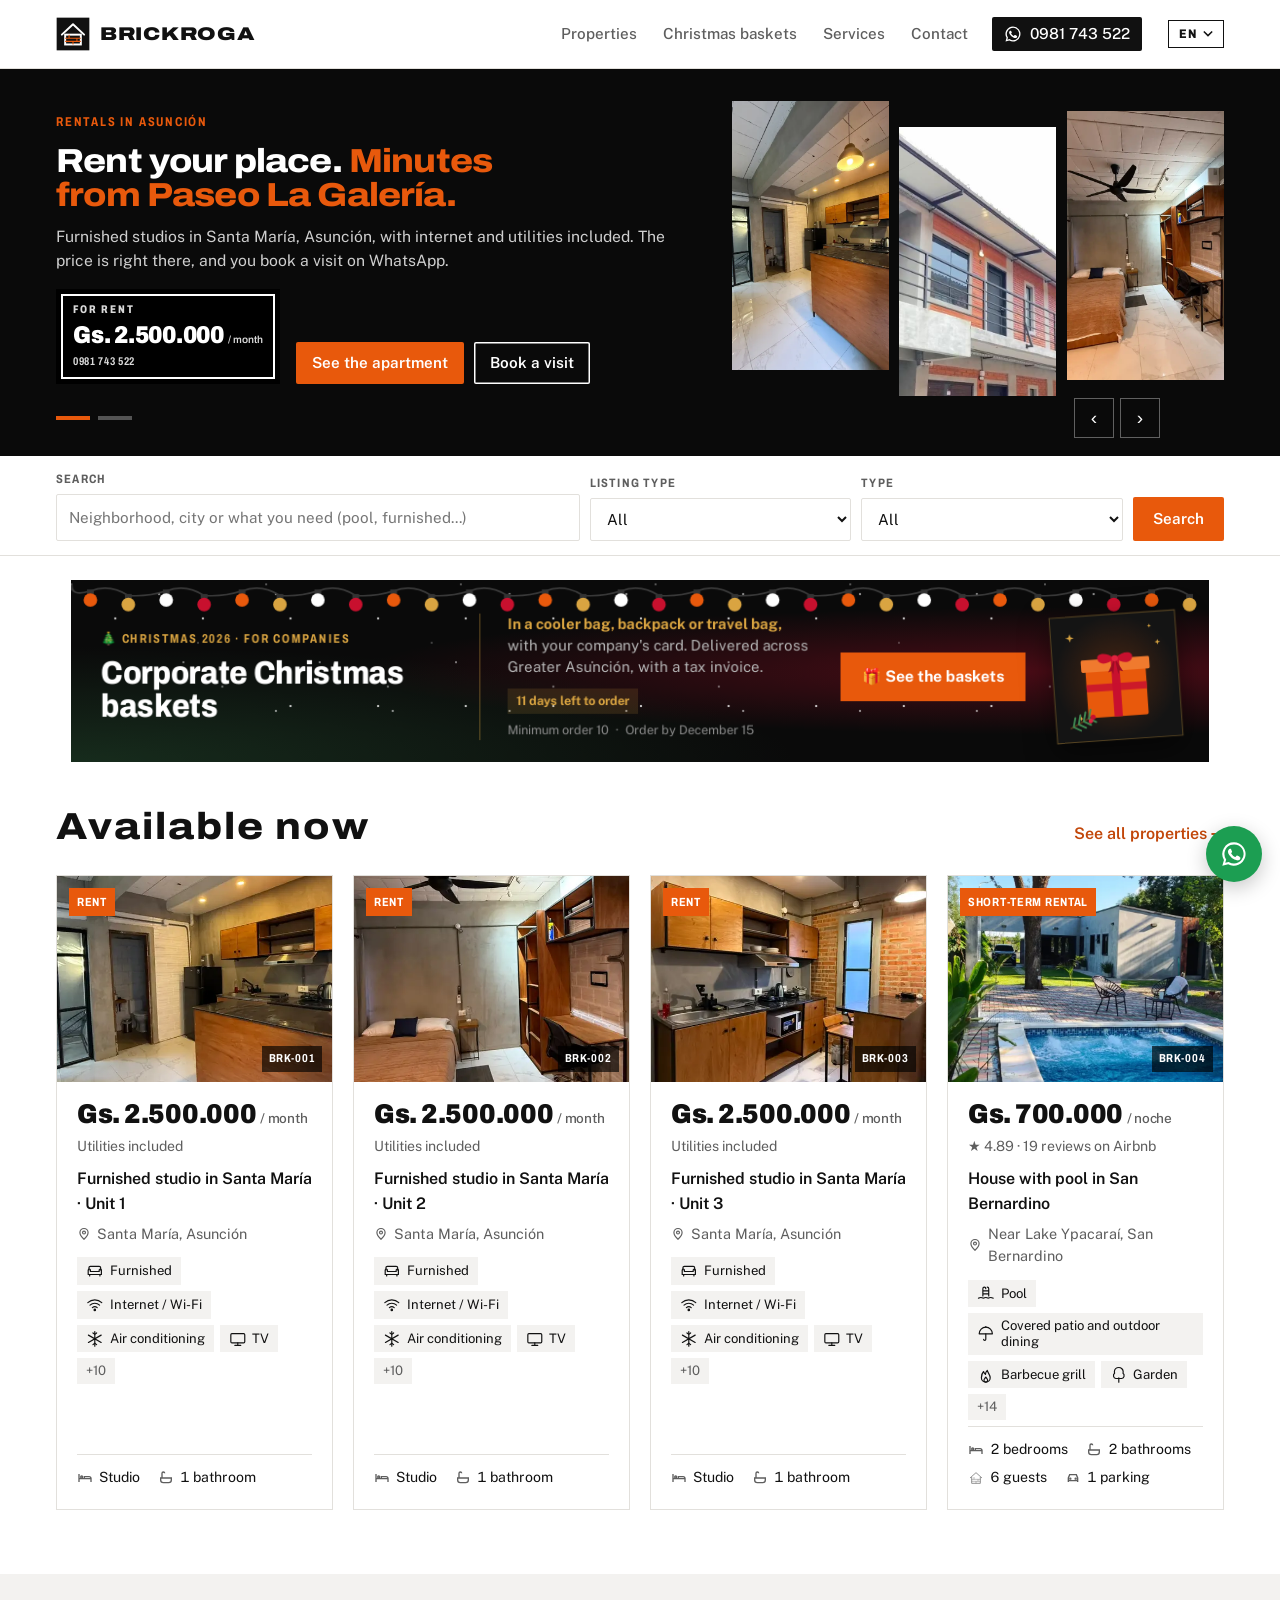
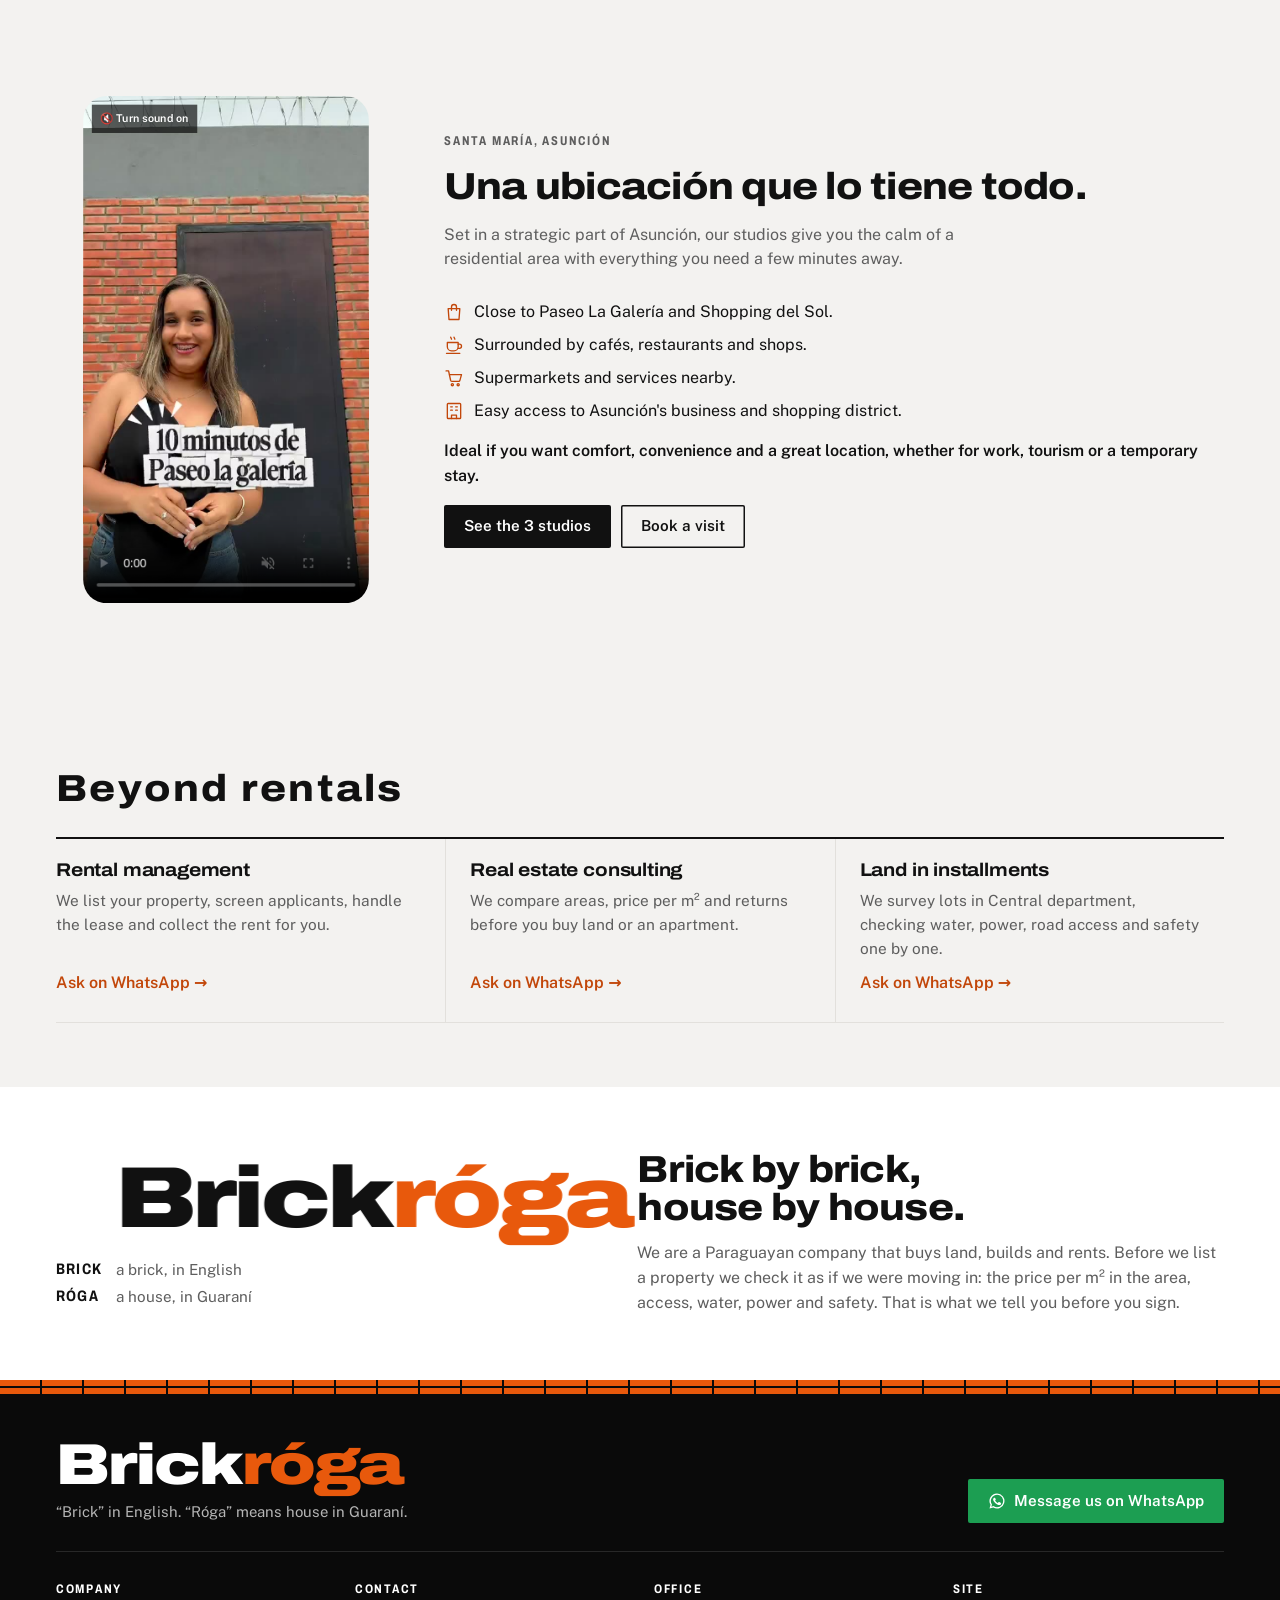
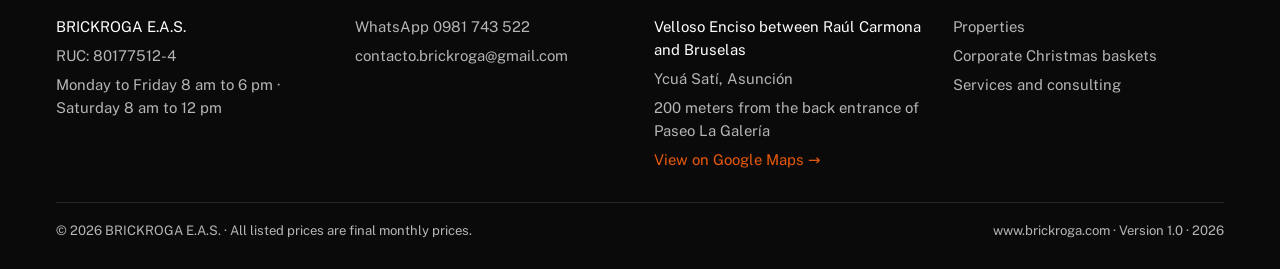
==== commit 9b0e1290: "Fotos del banner más grandes y cambio de slide cada 2 s Las fotos pasan de ~130x170 a ~160x290 px si" ====
--- a/index.html
+++ b/index.html
@@ -174,7 +174,7 @@
       document.querySelector("#slider .summer-slide").remove(); document.querySelectorAll("#slider .dots button")[1].remove();
     }
 
-    /* slider: crossfade every 4.5 s, pauses on hover/focus and when the tab is hidden */
+    /* slider: crossfade every 2 s (plus a 0.6 s fade), pauses on hover/focus and when the tab is hidden */
     const root = document.getElementById("slider"), slides = [...root.querySelectorAll(".slide")], dots = [...root.querySelectorAll(".dots button")];
     const RM = matchMedia("(prefers-reduced-motion: reduce)").matches;
     let cur = 0, tm = null;
@@ -186,7 +186,7 @@
       dots[cur].style.animation = "none"; void dots[cur].offsetWidth; dots[cur].style.animation = "";
       plan();
     }
-    function plan() { clearTimeout(tm); if (!RM && !root.classList.contains("paused")) tm = setTimeout(() => go(cur + 1), 4500); }
+    function plan() { clearTimeout(tm); if (!RM && !root.classList.contains("paused")) tm = setTimeout(() => go(cur + 1), 2600); }
     dots.forEach((d, k) => d.addEventListener("click", () => go(k)));
     root.querySelector(".prev").addEventListener("click", () => go(cur - 1));
     root.querySelector(".next").addEventListener("click", () => go(cur + 1));
--- a/assets/styles.css
+++ b/assets/styles.css
@@ -325,7 +325,7 @@
 .slider-ui .wrap{display:flex;align-items:center;gap:14px}
 .dots{display:flex;gap:8px}
 .dots button{width:34px;height:4px;border:0;padding:0;background:rgba(255,255,255,.3);cursor:pointer;position:relative;overflow:hidden}
-.dots button[aria-pressed="true"]::after{content:"";position:absolute;inset:0;background:var(--orange);transform-origin:left;animation:fill 4.5s linear forwards}
+.dots button[aria-pressed="true"]::after{content:"";position:absolute;inset:0;background:var(--orange);transform-origin:left;animation:fill 2.6s linear forwards}
 .slider.paused .dots button[aria-pressed="true"]::after{animation:none}
 @keyframes fill{from{transform:scaleX(0)}to{transform:scaleX(1)}}
 .arrows{display:flex;gap:6px;margin-left:auto}
@@ -543,3 +543,18 @@
 .lang-menu button[aria-checked="true"]::after{content:"✓";margin-left:auto;color:var(--orange-ink)}
 .lang-menu .flag{width:22px;height:14px;display:block;box-shadow:0 0 0 1px rgba(0,0,0,.15)}
 @media (max-width:520px){.lang-dd{margin-left:0}.lang-cur{padding:7px 8px}}
+/* bigger hero photos without growing the banner (2026-11-19) */
+@media (min-width:901px){
+  .slide .wrap{grid-template-columns:minmax(0,1.3fr) minmax(0,1fr);gap:36px}
+  .slide h1,.slide .h1{font-size:clamp(1.9rem,2.6vw,2.6rem)}
+  .slide .photos{max-width:none;gap:10px;align-items:start}
+  .slide .photos figure{aspect-ratio:auto;height:clamp(240px,21vw,290px)}
+  .slide .photos figure:nth-child(2){margin-top:26px}
+  .slide .photos figure:nth-child(3){margin-top:10px}
+  .slide .wrap > div:first-child{column-gap:16px}
+  .slide .cartel{padding:9px 14px 11px}
+  .slide .cartel .monto{font-size:clamp(1.35rem,1.9vw,1.75rem)}
+  .slide .cartel .se,.slide .cartel .tel{font-size:.7rem}
+  .slide .cta .btn{padding-inline:16px}
+}
+.slide{transition:opacity .6s ease,visibility .6s}
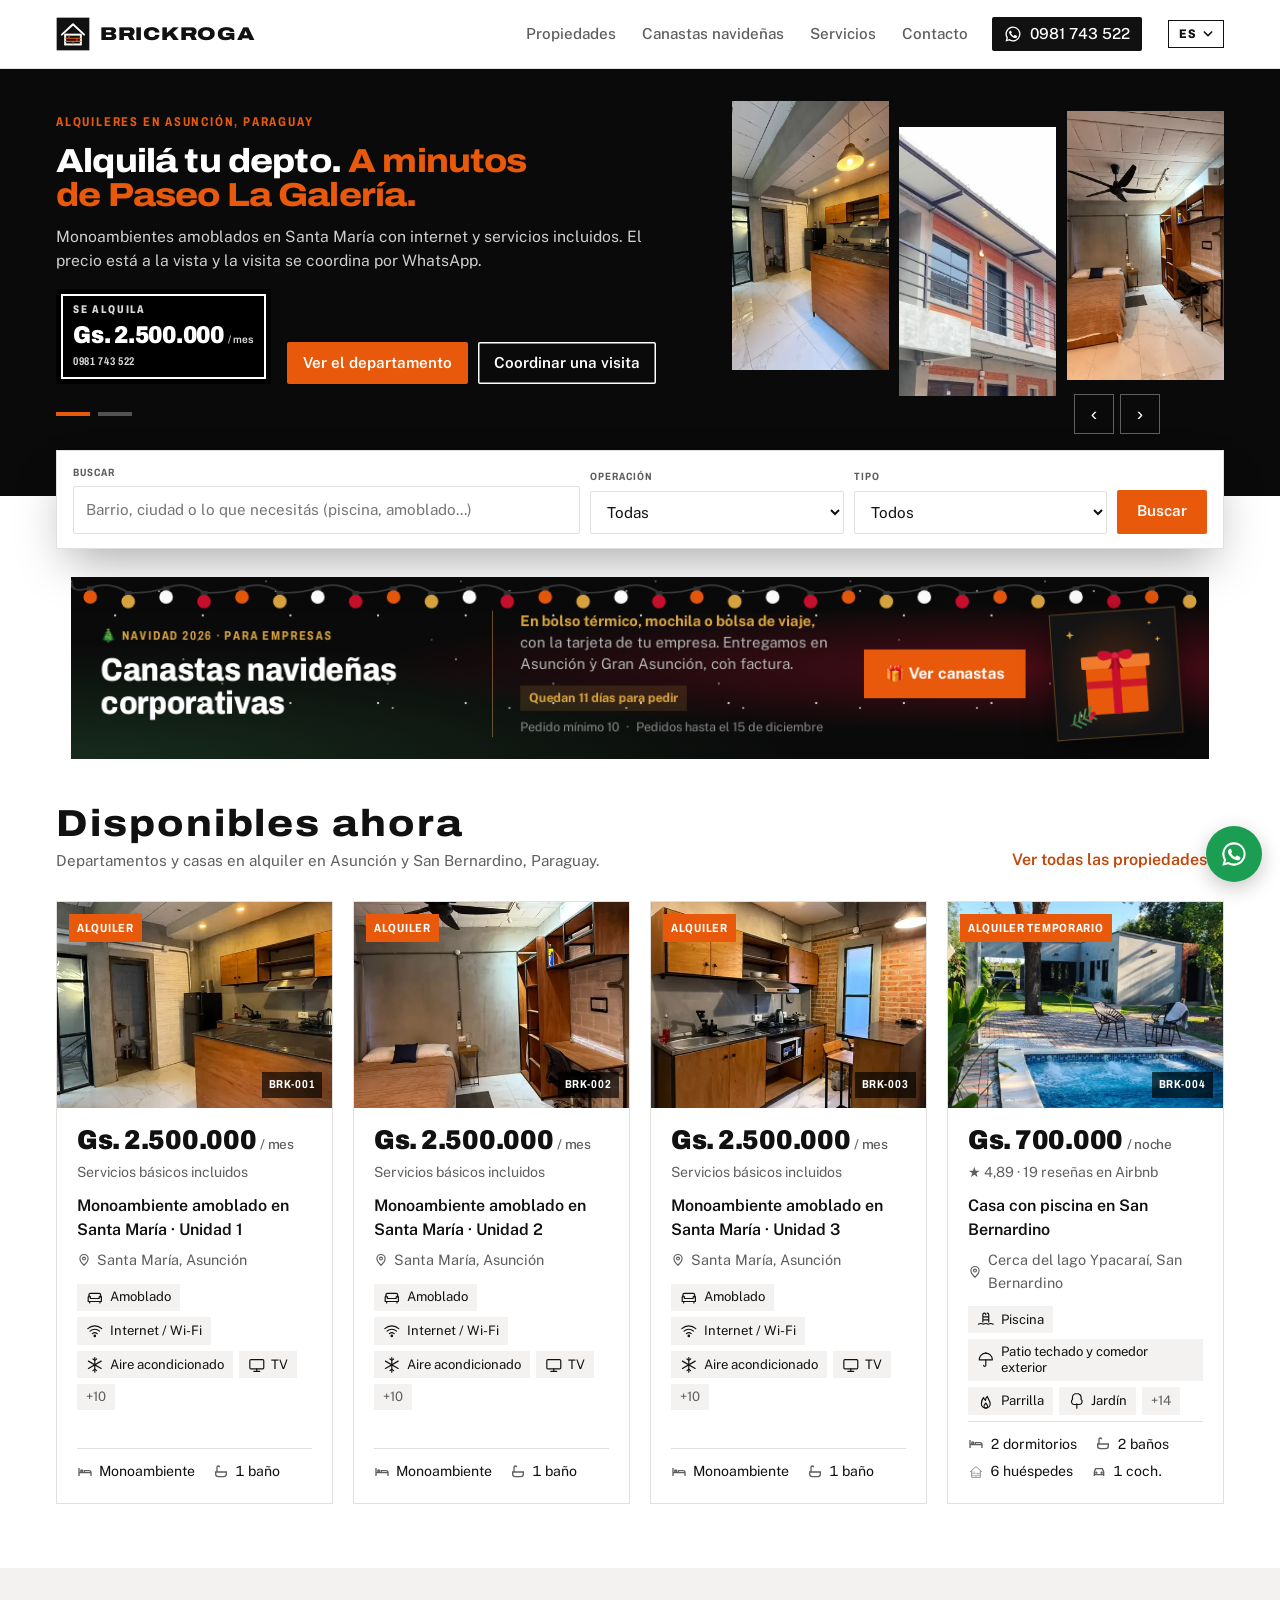
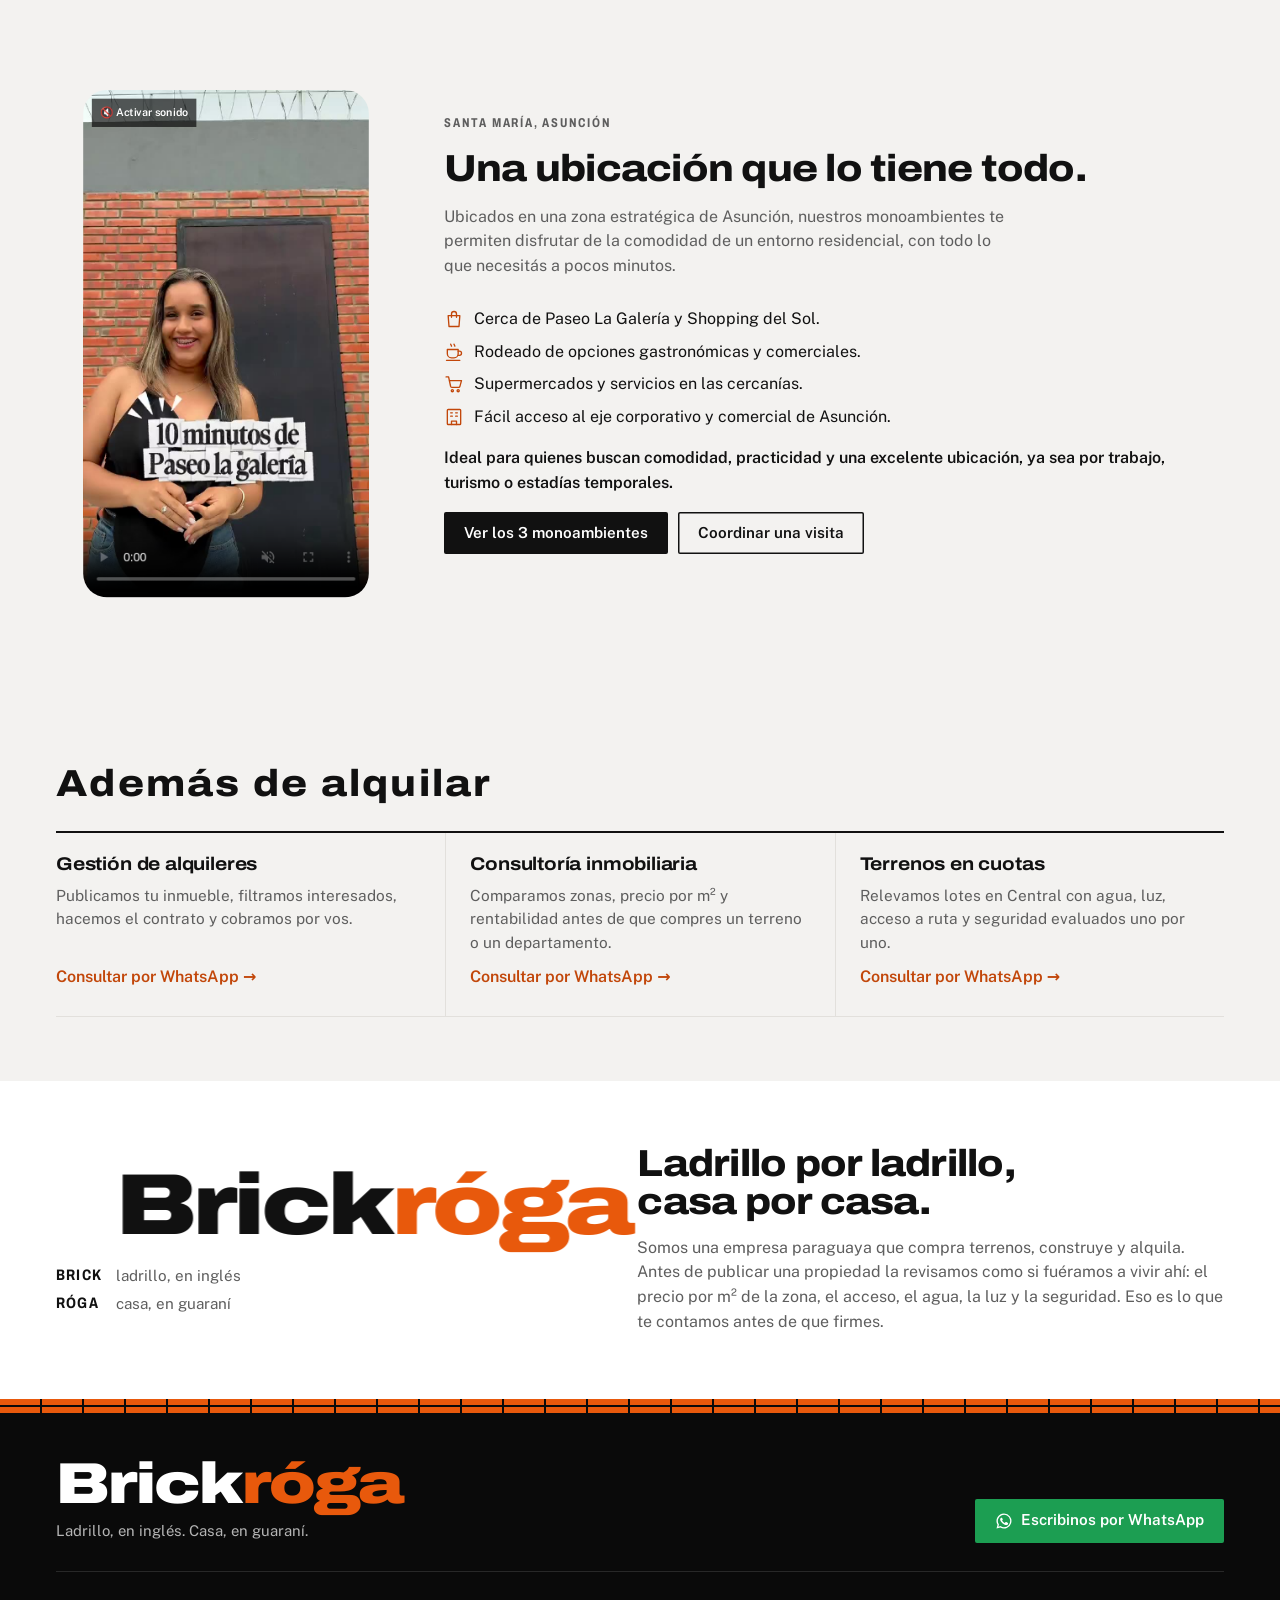
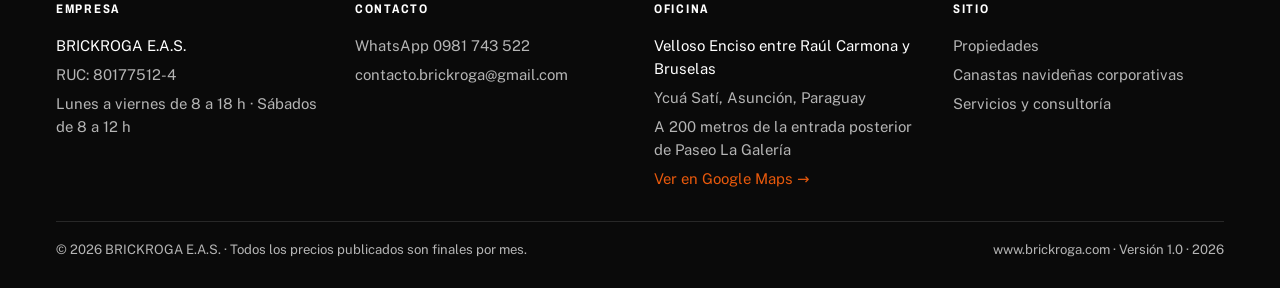
==== commit 9097c745: "SEO local para Paraguay: una página por propiedad, títulos y datos estructurados - Cada propiedad ti" ====
--- a/index.html
+++ b/index.html
@@ -1,7 +1,7 @@
 <!doctype html>
 <html lang="es-PY">
 <head>
-<title>Brickroga | Alquiler de departamentos amoblados en Asunción</title>
+<title>Alquiler de departamentos amoblados en Asunción, Paraguay | Brickroga</title>
 <meta charset="utf-8">
 <meta name="viewport" content="width=device-width, initial-scale=1, viewport-fit=cover">
 <meta name="claude:viewport-fit-sides" content="cover">
@@ -11,14 +11,31 @@
 <link rel="preconnect" href="https://fonts.gstatic.com" crossorigin>
 <link rel="stylesheet" href="https://fonts.googleapis.com/css2?family=Archivo:wdth,wght@62..125,400..900&family=Public+Sans:wght@400;500;600;700&display=swap">
 <link rel="stylesheet" href="assets/styles.css">
-<meta name="description" content="Monoambientes amoblados en alquiler en Santa María, Asunción, desde Gs. 2.500.000 por mes con internet y servicios incluidos. También canastas navideñas corporativas. Brickroga E.A.S.">
+<meta name="description" content="Alquiler de monoambientes amoblados en Asunción, Paraguay: barrio Santa María, a minutos de Paseo La Galería, desde Gs. 2.500.000 por mes con internet y servicios incluidos. Casa con piscina en San Bernardino y canastas navideñas para empresas.">
 <link rel="canonical" href="https://www.brickroga.com/">
-<meta property="og:title" content="Brickroga | Alquileres con el precio a la vista">
-<meta property="og:description" content="Monoambientes amoblados en Santa María, Asunción. Gs. 2.500.000 por mes, servicios incluidos.">
+<link rel="alternate" hreflang="es-PY" href="https://www.brickroga.com/">
+<link rel="alternate" hreflang="en" href="https://www.brickroga.com/?lang=en">
+<link rel="alternate" hreflang="x-default" href="https://www.brickroga.com/">
+<meta name="geo.region" content="PY-ASU">
+<meta name="geo.placename" content="Asunción, Paraguay">
+<meta property="og:title" content="Brickroga | Alquileres en Asunción, Paraguay, con el precio a la vista">
+<meta property="og:description" content="Monoambientes amoblados en Santa María, Asunción, Paraguay. Gs. 2.500.000 por mes, servicios incluidos.">
 <meta property="og:type" content="website">
 <meta property="og:locale" content="es_PY">
 <meta property="og:url" content="https://www.brickroga.com/">
 <meta property="og:image" content="https://www.brickroga.com/assets/fotos/santa-maria/r1.webp">
+<script type="application/ld+json">
+{"@context":"https://schema.org","@graph":[
+ {"@type":"WebSite","@id":"https://www.brickroga.com/#web","url":"https://www.brickroga.com/","name":"Brickroga","inLanguage":"es-PY",
+  "potentialAction":{"@type":"SearchAction","target":"https://www.brickroga.com/alquileres.html?q={q}","query-input":"required name=q"}},
+ {"@type":["RealEstateAgent","LocalBusiness"],"@id":"https://www.brickroga.com/#empresa","name":"Brickroga","legalName":"BRICKROGA E.A.S.","url":"https://www.brickroga.com/",
+  "description":"Empresa paraguaya que alquila monoambientes amoblados en Asunción y casas de temporada en San Bernardino, y arma canastas navideñas corporativas.",
+  "telephone":"+595981743522","email":"contacto.brickroga@gmail.com","taxID":"80177512-4","image":"https://www.brickroga.com/assets/fotos/santa-maria/r1.webp",
+  "address":{"@type":"PostalAddress","streetAddress":"Velloso Enciso entre Raúl Carmona y Bruselas, Ycuá Satí","addressLocality":"Asunción","addressCountry":"PY"},
+  "areaServed":[{"@type":"City","name":"Asunción"},{"@type":"City","name":"San Bernardino"},{"@type":"Country","name":"Paraguay"}],
+  "openingHours":["Mo-Fr 08:00-18:00","Sa 08:00-12:00"]}
+]}
+</script>
 </head>
 <body data-page="inicio">
 <header id="site-header"></header>
@@ -29,12 +46,12 @@
       <div class="slide on" aria-hidden="false">
         <div class="wrap">
           <div>
-            <p class="label">Alquileres en Asunción</p>
+            <p class="label">Alquileres en Asunción, Paraguay</p>
             <h1>Alquilá tu depto. <em>A minutos de Paseo La Galería.</em></h1>
             <p class="lead">Monoambientes amoblados en Santa María con internet y servicios incluidos. El precio está a la vista y la visita se coordina por WhatsApp.</p>
             <div id="hero-sign"></div>
             <div class="cta">
-              <a class="btn btn-orange" href="propiedad.html#santa-maria-1">Ver el departamento</a>
+              <a class="btn btn-orange" href="alquiler-monoambiente-amoblado-santa-maria-asuncion-1.html">Ver el departamento</a>
               <a class="btn btn-line" data-wa="Hola Brickroga, quiero coordinar una visita al monoambiente de Santa María." href="#">Coordinar una visita</a>
             </div>
           </div>
@@ -49,7 +66,7 @@
             <p class="lead">Casa entera con 2 habitaciones, piscina privada y parrilla, para hasta 6 personas. Tu perro también viene. <span class="sb-rating" id="sb-rating"></span></p>
             <div id="sb-sign"></div>
             <div class="cta">
-              <a class="btn btn-orange" href="propiedad.html#san-bernardino-casa" tabindex="-1">Ver la casa</a>
+              <a class="btn btn-orange" href="alquiler-casa-con-piscina-san-bernardino-paraguay.html" tabindex="-1">Ver la casa</a>
               <a class="btn btn-line" data-wa="Hola Brickroga, quiero consultar fechas para la casa con piscina de San Bernardino (BRK-004)." href="#" tabindex="-1">Consultar fechas</a>
             </div>
           </div>
@@ -88,7 +105,7 @@
   <section class="section">
     <div class="wrap">
       <div class="section-head">
-        <h2>Disponibles ahora</h2>
+        <div><h2>Disponibles ahora</h2><p class="muted sub-h">Departamentos y casas en alquiler en Asunción y San Bernardino, Paraguay.</p></div>
         <a class="link" href="alquileres.html">Ver todas las propiedades →</a>
       </div>
       <div data-list="destacados"></div>
--- a/assets/styles.css
+++ b/assets/styles.css
@@ -558,3 +558,28 @@
   .slide .cta .btn{padding-inline:16px}
 }
 .slide{transition:opacity .6s ease,visibility .6s}
+
+/* search as a floating bar resting on the hero's bottom edge (2026-11-19; previous version: commit 9b0e129) */
+.finder{background:transparent;border:0;position:relative;z-index:5;margin-top:-46px}
+.finder form{background:var(--surface);border:1px solid var(--line);box-shadow:0 22px 50px -12px rgba(0,0,0,.35);padding:14px 16px;align-items:end}
+.finder label{font-size:.66rem}
+.slide .wrap{padding-bottom:104px}
+.slider-ui{bottom:62px}
+.promo-sec{padding-top:26px}
+@media (min-width:901px){.slide .wrap{padding-bottom:100px}}
+@media (max-width:900px){.finder{margin-top:-34px}.slide .wrap{padding-bottom:92px}.slider-ui{bottom:50px}.finder form{padding:12px}}
+@media (max-width:640px){
+  .finder form{grid-template-columns:1fr 1fr auto;gap:8px}
+  .finder form .field:first-child{grid-column:1/-1}
+  .finder .btn{grid-column:auto;padding-inline:14px}
+  .finder label{position:absolute;width:1px;height:1px;overflow:hidden;clip:rect(0 0 0 0)}
+  .finder input,.finder select{min-width:0}
+}
+@media (max-width:640px){.slide .wrap{padding-bottom:112px}.slider-ui{bottom:52px}}
+
+/* never let anything (swipe rows sliding in, the big Brickróga word) widen the page on phones */
+body{overflow-x:hidden}
+@supports (overflow:clip){body{overflow-x:visible}html,body{overflow-x:clip}}
+main{max-width:100%}
+@media (max-width:640px){.story .word{font-size:clamp(2.4rem,14vw,3.6rem);max-width:100%}}
+.sub-h{font-size:.95rem;margin-top:6px}
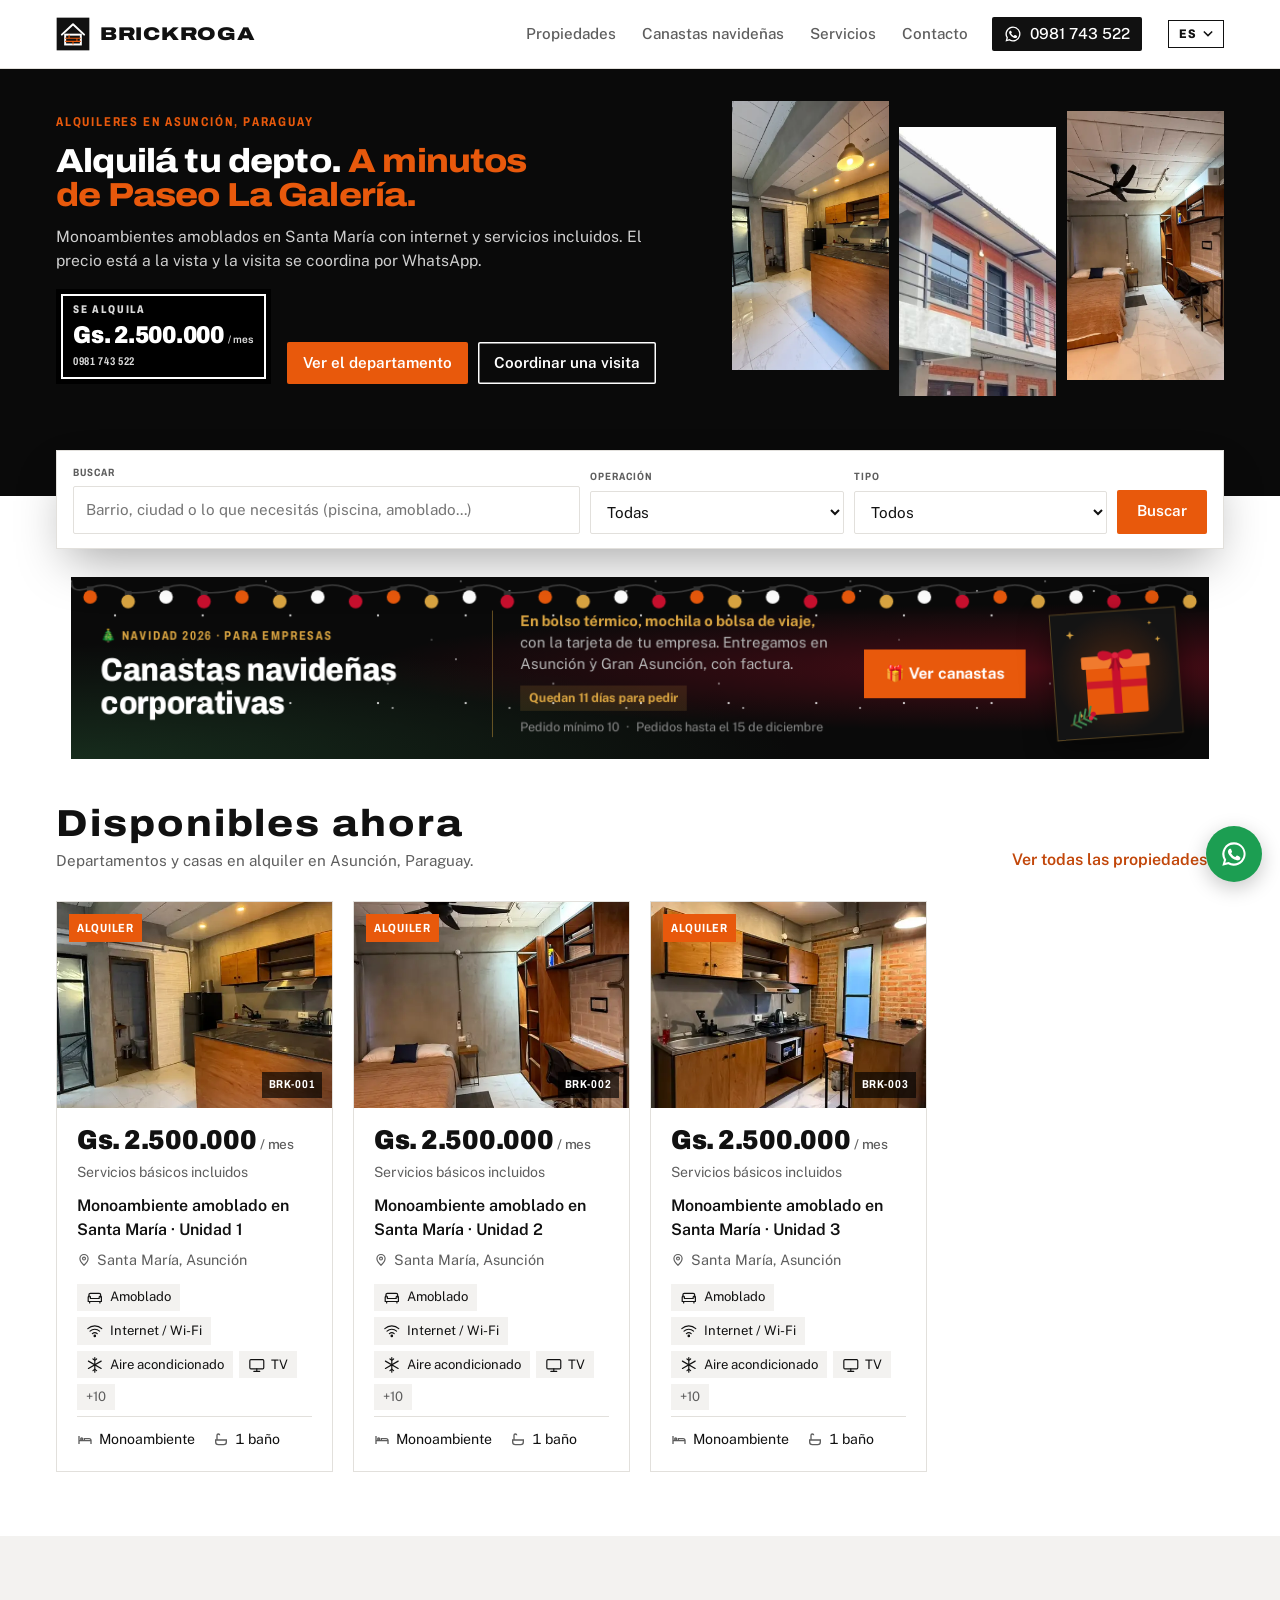
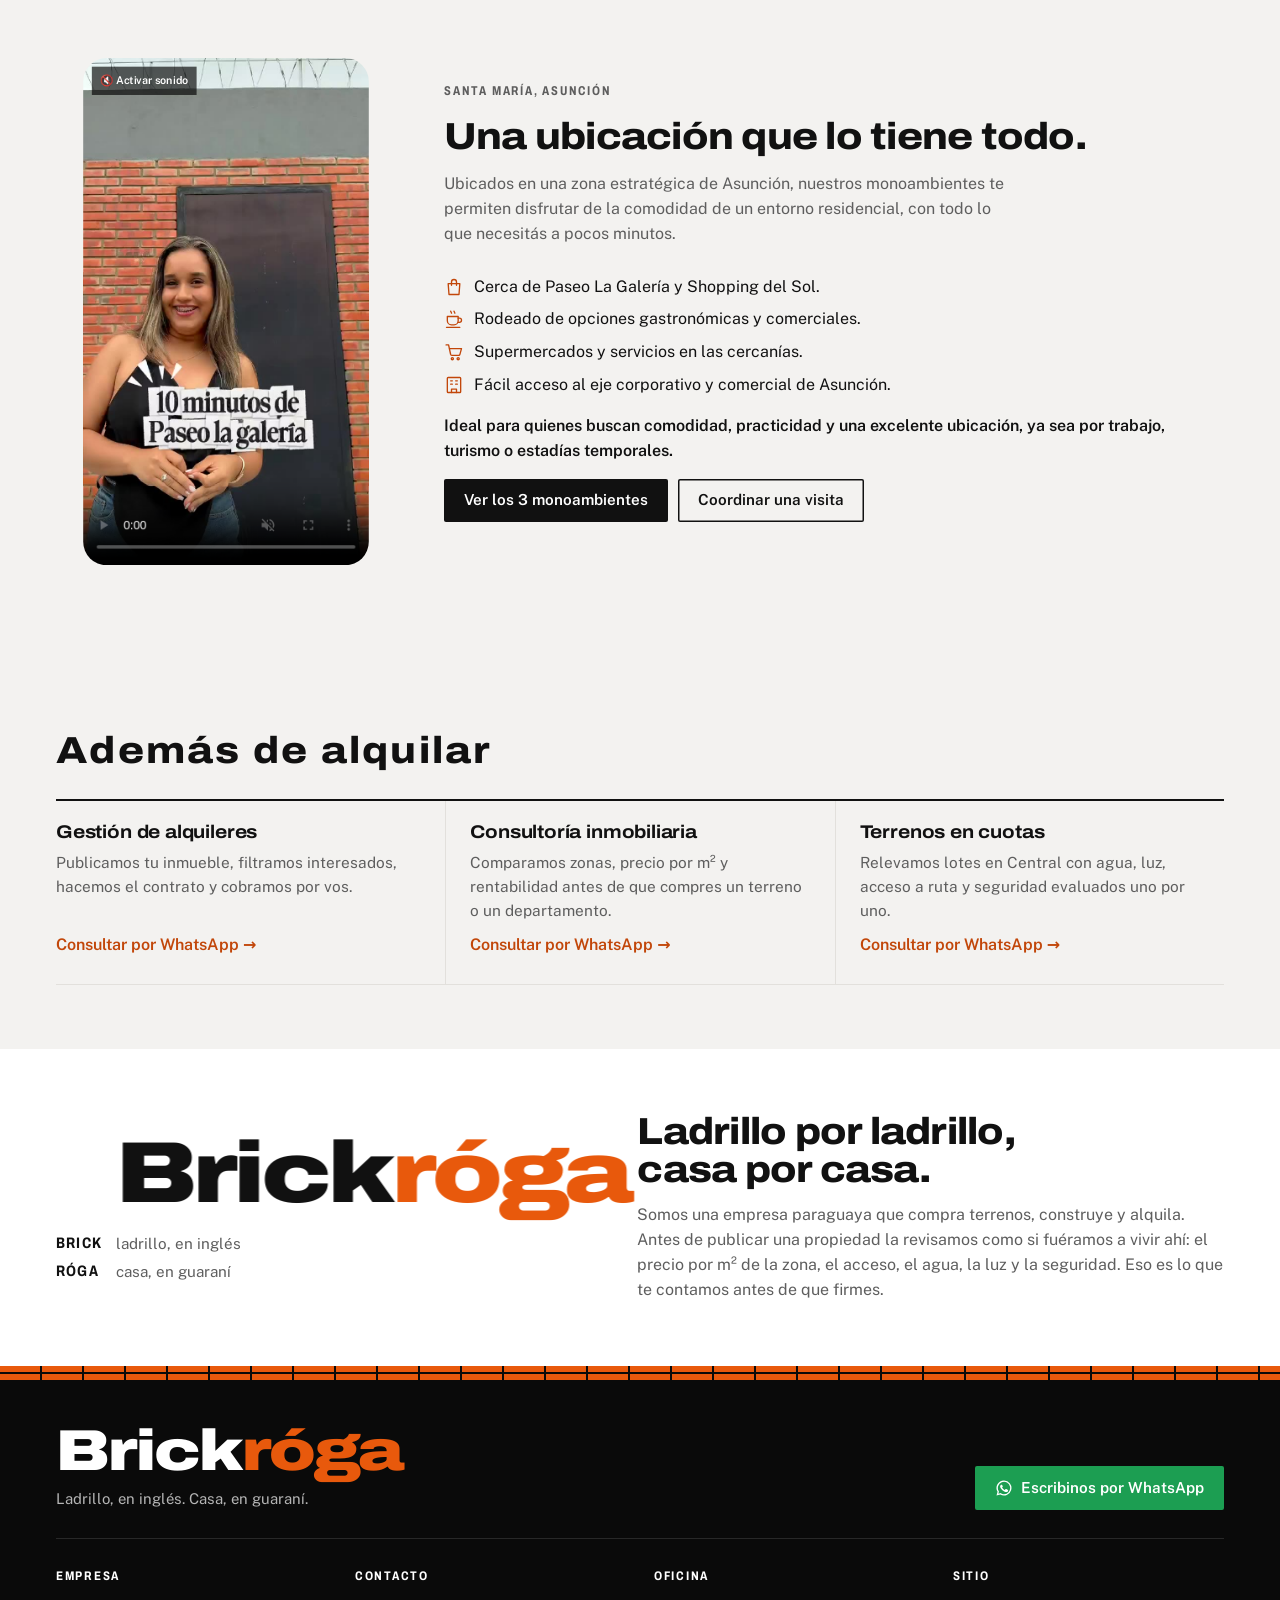
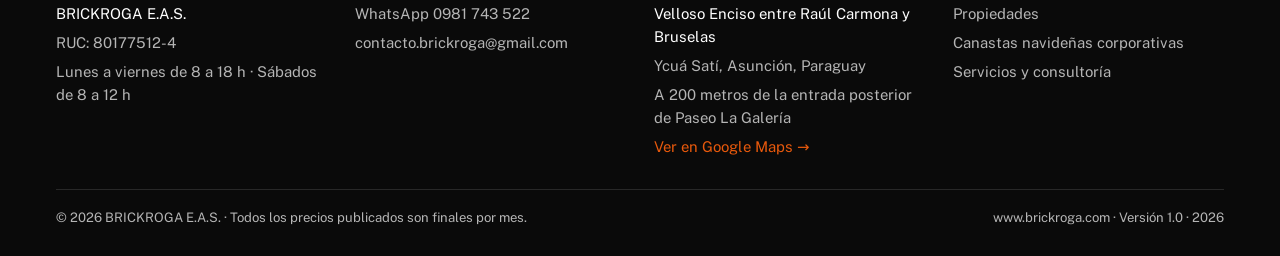
==== commit eb4a2a67: "San Bernardino oculta: las fotos eran de otra casa Se borran las fotos y la ficha publicada; los dat" ====
--- a/index.html
+++ b/index.html
@@ -29,10 +29,10 @@
  {"@type":"WebSite","@id":"https://www.brickroga.com/#web","url":"https://www.brickroga.com/","name":"Brickroga","inLanguage":"es-PY",
   "potentialAction":{"@type":"SearchAction","target":"https://www.brickroga.com/alquileres.html?q={q}","query-input":"required name=q"}},
  {"@type":["RealEstateAgent","LocalBusiness"],"@id":"https://www.brickroga.com/#empresa","name":"Brickroga","legalName":"BRICKROGA E.A.S.","url":"https://www.brickroga.com/",
-  "description":"Empresa paraguaya que alquila monoambientes amoblados en Asunción y casas de temporada en San Bernardino, y arma canastas navideñas corporativas.",
+  "description":"Empresa paraguaya que alquila monoambientes amoblados en Asunción y casas de temporada, y arma canastas navideñas corporativas.",
   "telephone":"+595981743522","email":"contacto.brickroga@gmail.com","taxID":"80177512-4","image":"https://www.brickroga.com/assets/fotos/santa-maria/r1.webp",
   "address":{"@type":"PostalAddress","streetAddress":"Velloso Enciso entre Raúl Carmona y Bruselas, Ycuá Satí","addressLocality":"Asunción","addressCountry":"PY"},
-  "areaServed":[{"@type":"City","name":"Asunción"},{"@type":"City","name":"San Bernardino"},{"@type":"Country","name":"Paraguay"}],
+  "areaServed":[{"@type":"City","name":"Asunción"},{"@type":"Country","name":"Paraguay"}],
   "openingHours":["Mo-Fr 08:00-18:00","Sa 08:00-12:00"]}
 ]}
 </script>
@@ -105,7 +105,7 @@
   <section class="section">
     <div class="wrap">
       <div class="section-head">
-        <div><h2>Disponibles ahora</h2><p class="muted sub-h">Departamentos y casas en alquiler en Asunción y San Bernardino, Paraguay.</p></div>
+        <div><h2>Disponibles ahora</h2><p class="muted sub-h">Departamentos y casas en alquiler en Asunción, Paraguay.</p></div>
         <a class="link" href="alquileres.html">Ver todas las propiedades →</a>
       </div>
       <div data-list="destacados"></div>
@@ -181,8 +181,8 @@
       document.getElementById("hero-photos").innerHTML = [f[0], f[1], f[2]].map(s => s ? `<figure><img src="${E(s)}" alt=""></figure>` : `<figure><div class="ph-dark">${BRK_ICONS.house}<span>Foto próximamente</span></div></figure>`).join("");
     }
     /* slide 3: San Bernardino summer */
-    const sb = BRICKROGA.propiedades.find(x => x.id === "san-bernardino-casa");
-    if (sb) {
+    const sb = BRK.visibles().find(x => x.id === "san-bernardino-casa");
+    if (sb && (sb.fotos || []).length) {
       document.getElementById("sb-sign").innerHTML = BRK.cartel(sb);
       if (sb.resenas) document.getElementById("sb-rating").textContent = "★ " + String(sb.resenas.nota).replace(".", ",") + " en " + sb.resenas.fuente + ".";
       const sf = sb.fotos || [];
@@ -193,6 +193,7 @@
 
     /* slider: crossfade every 2 s (plus a 0.6 s fade), pauses on hover/focus and when the tab is hidden */
     const root = document.getElementById("slider"), slides = [...root.querySelectorAll(".slide")], dots = [...root.querySelectorAll(".dots button")];
+    if (slides.length < 2) { root.querySelector(".slider-ui").hidden = true; return; } // one banner: no dots, arrows or timer
     const RM = matchMedia("(prefers-reduced-motion: reduce)").matches;
     let cur = 0, tm = null;
     function go(n) {
--- a/assets/styles.css
+++ b/assets/styles.css
@@ -583,3 +583,4 @@
 main{max-width:100%}
 @media (max-width:640px){.story .word{font-size:clamp(2.4rem,14vw,3.6rem);max-width:100%}}
 .sub-h{font-size:.95rem;margin-top:6px}
+.slider-ui[hidden]{display:none}
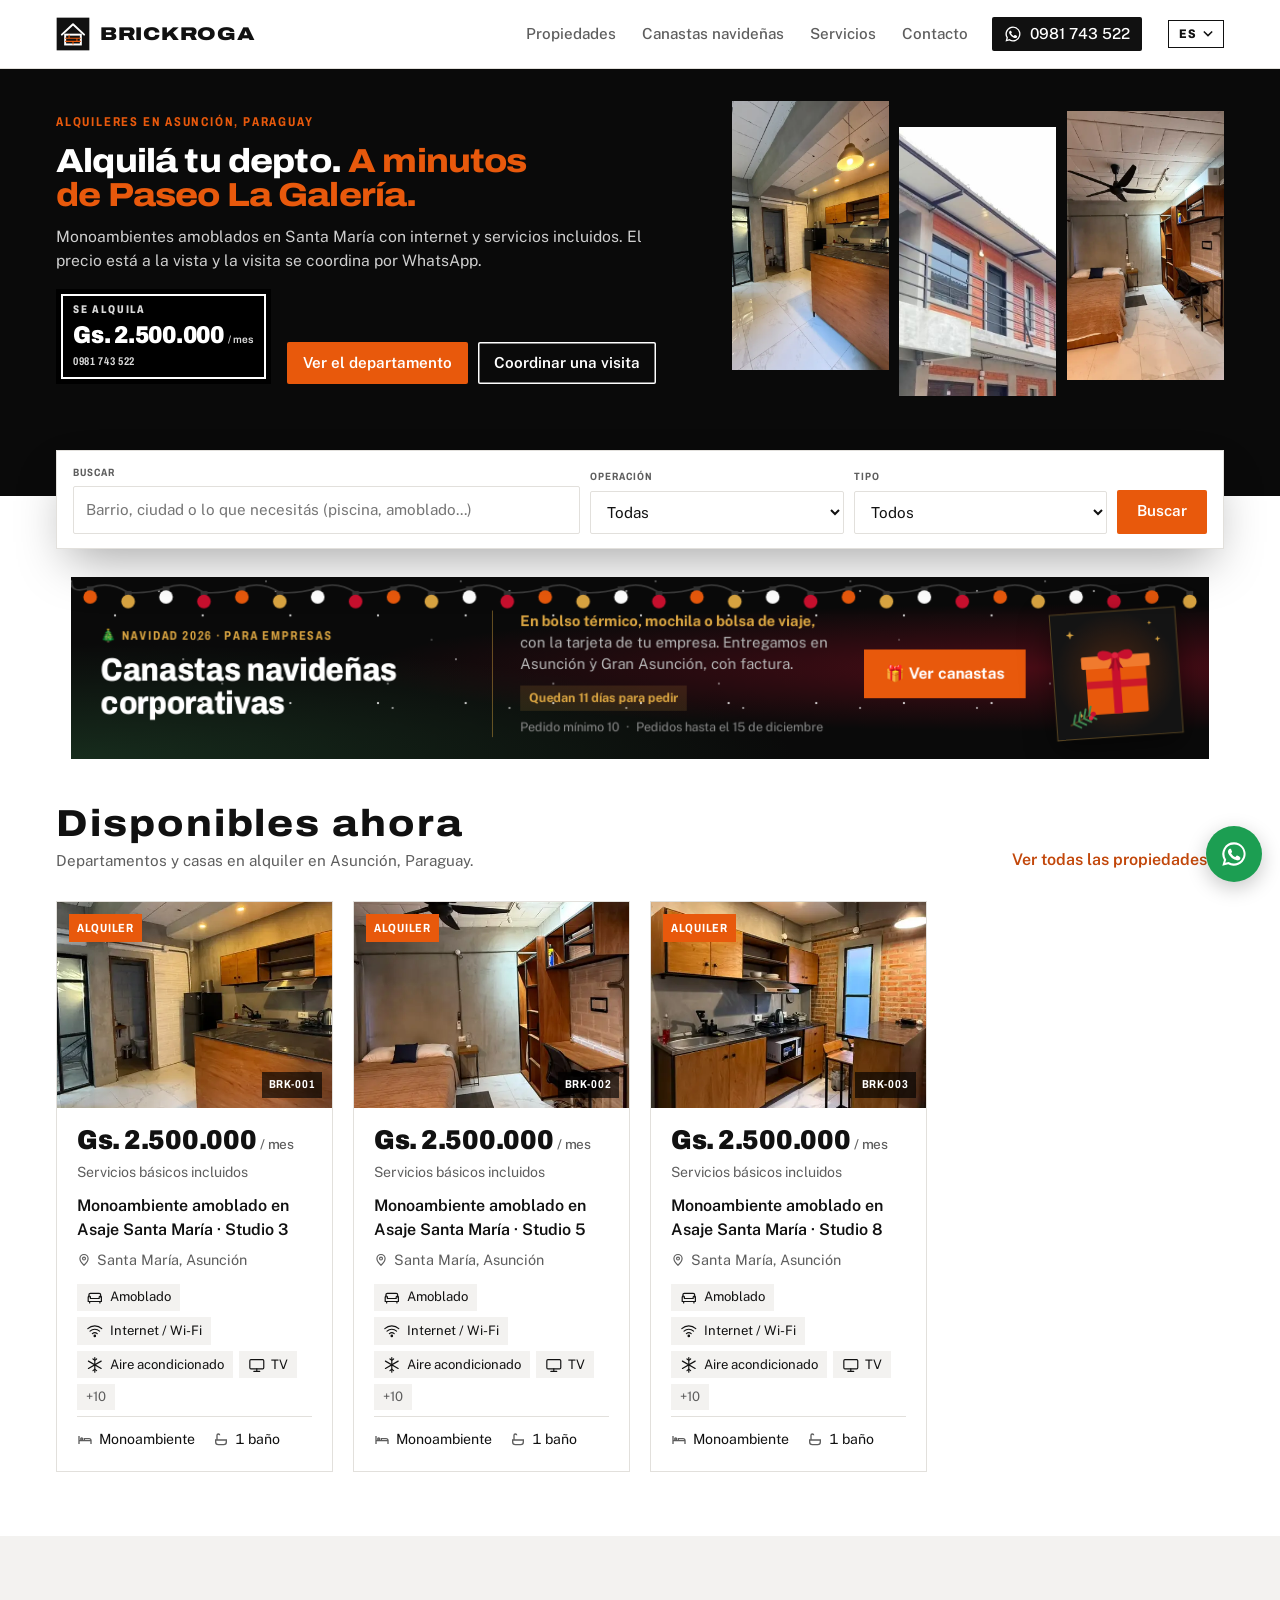
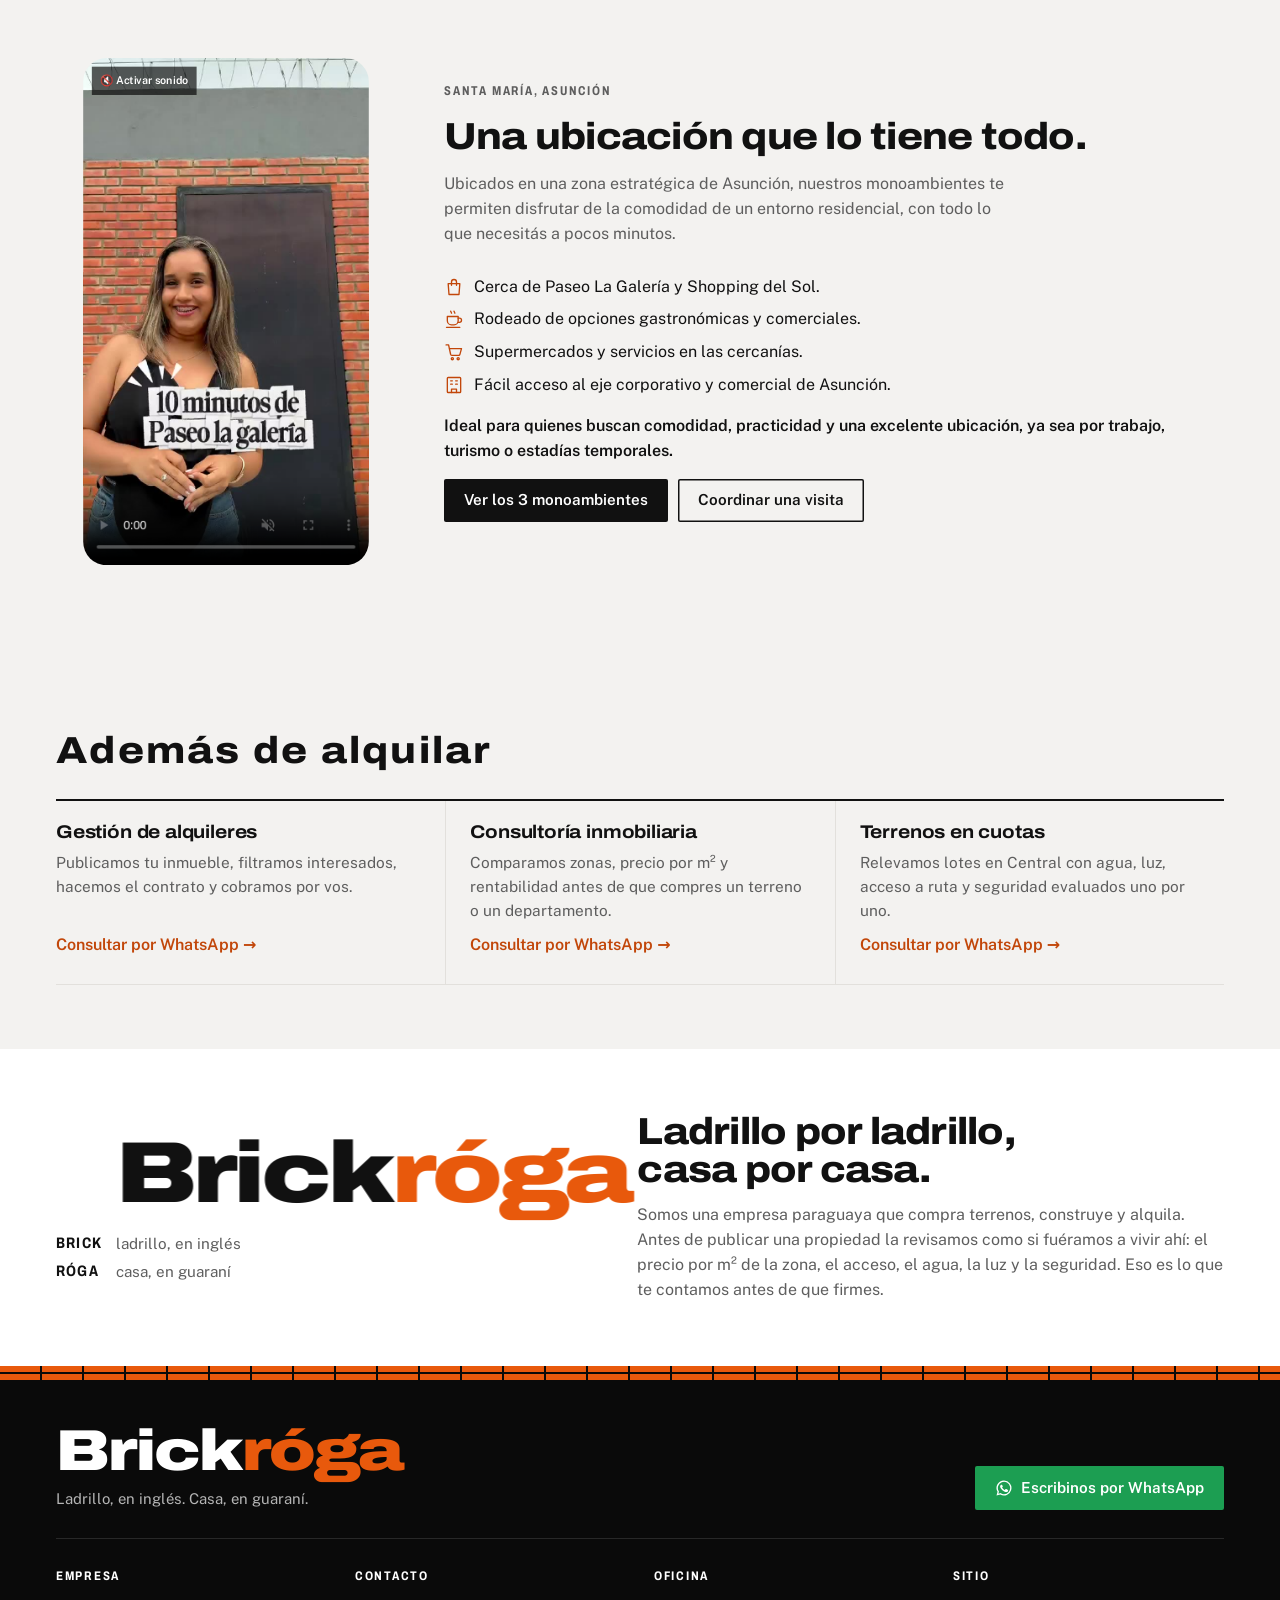
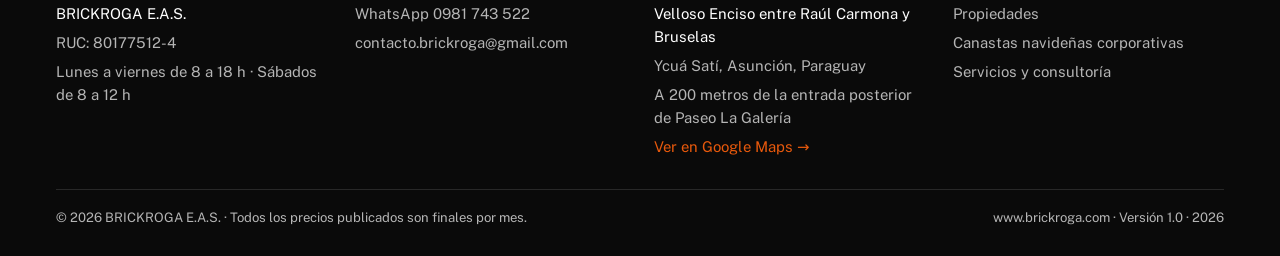
==== commit c7d5e8a3: "Edificio Asaje - Santa María Studios: unidades Studio 3, 5 y 8 Co-Authored-By: Claude Opus 5.5 <nore" ====
--- a/index.html
+++ b/index.html
@@ -51,7 +51,7 @@
             <p class="lead">Monoambientes amoblados en Santa María con internet y servicios incluidos. El precio está a la vista y la visita se coordina por WhatsApp.</p>
             <div id="hero-sign"></div>
             <div class="cta">
-              <a class="btn btn-orange" href="alquiler-monoambiente-amoblado-santa-maria-asuncion-1.html">Ver el departamento</a>
+              <a class="btn btn-orange" href="alquiler-monoambiente-amoblado-asaje-santa-maria-studio-3-asuncion.html">Ver el departamento</a>
               <a class="btn btn-line" data-wa="Hola Brickroga, quiero coordinar una visita al monoambiente de Santa María." href="#">Coordinar una visita</a>
             </div>
           </div>
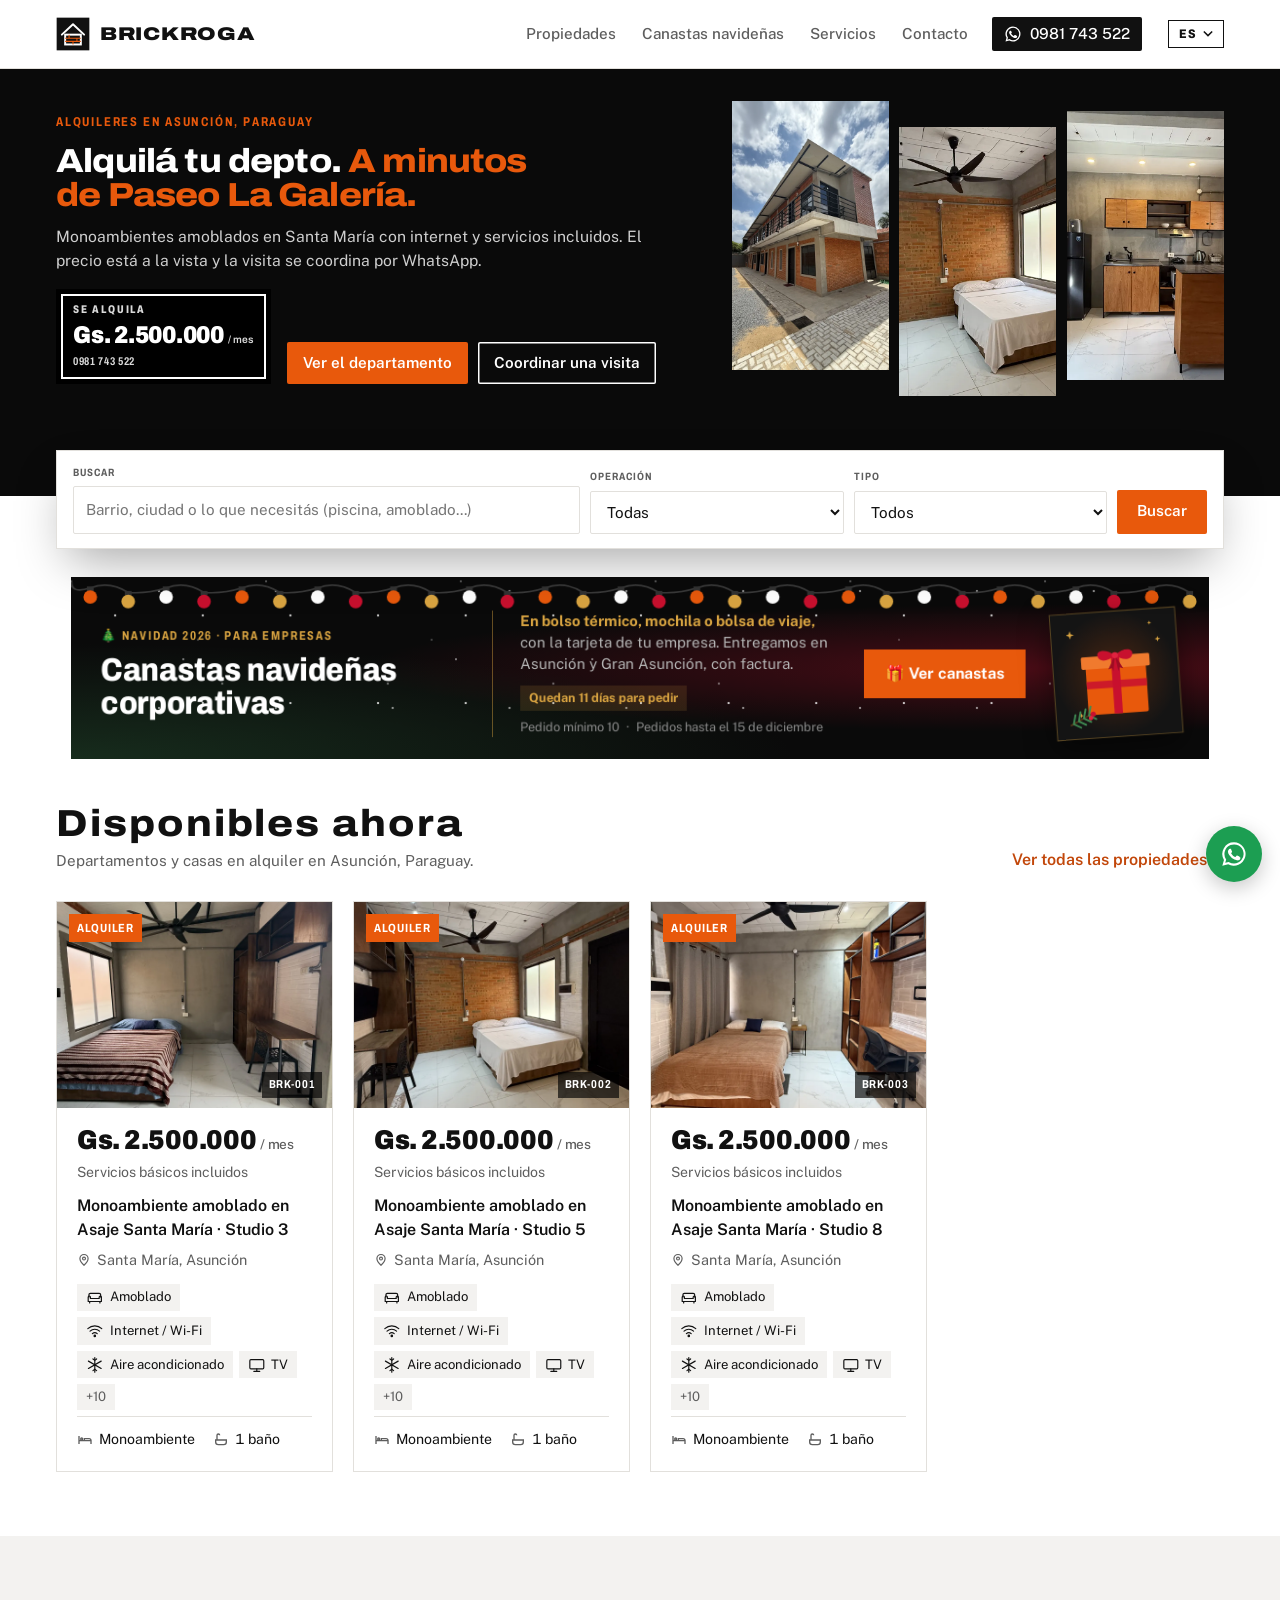
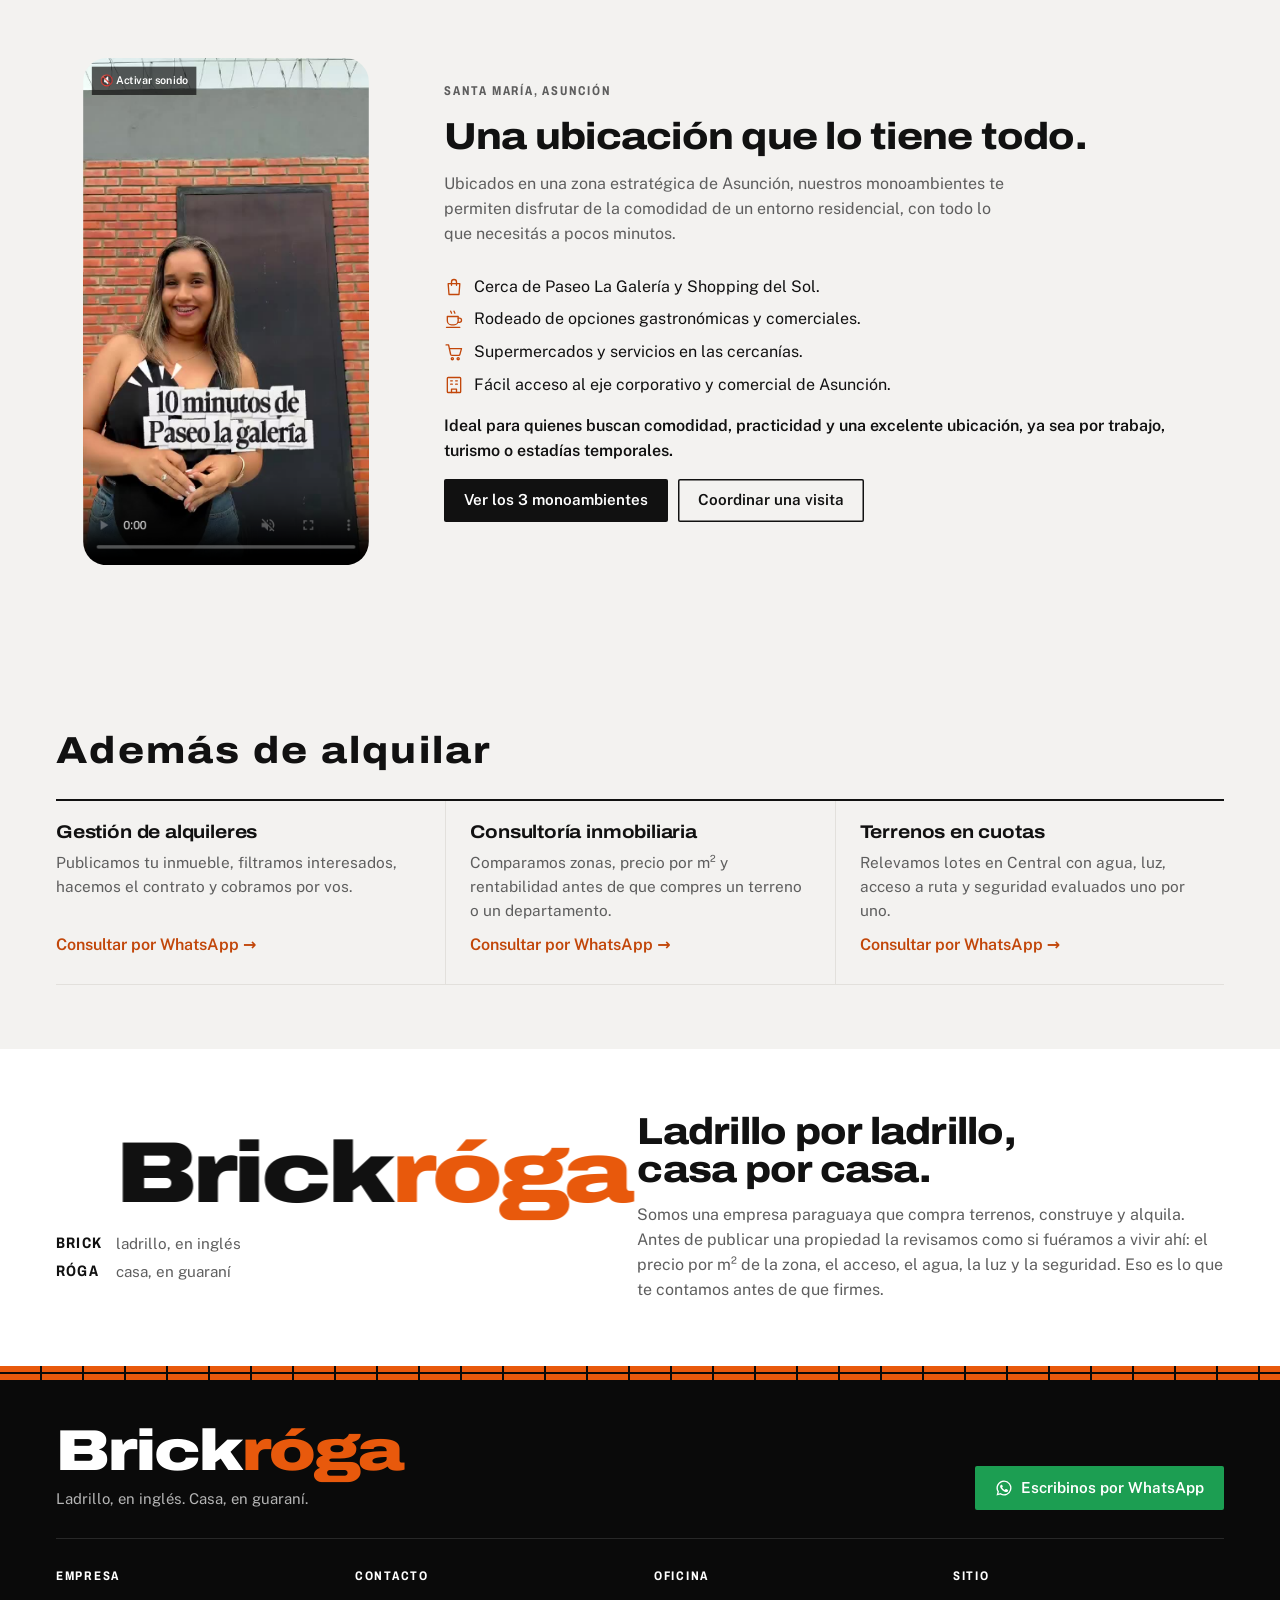
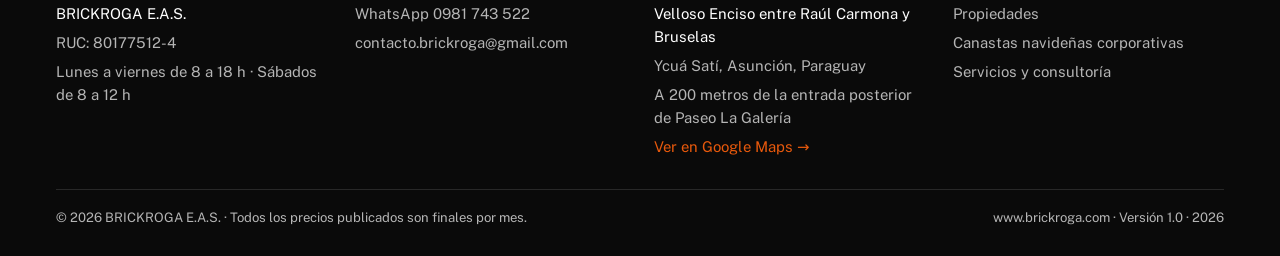
==== commit 00e96bbf: "Fotos reales de Asaje: Studio 3, 5, 8 y espacios comunes Fotos de Johanna convertidas de HEIC a WebP" ====
--- a/index.html
+++ b/index.html
@@ -23,14 +23,14 @@
 <meta property="og:type" content="website">
 <meta property="og:locale" content="es_PY">
 <meta property="og:url" content="https://www.brickroga.com/">
-<meta property="og:image" content="https://www.brickroga.com/assets/fotos/santa-maria/r1.webp">
+<meta property="og:image" content="https://www.brickroga.com/assets/fotos/asaje/comun/6455.webp">
 <script type="application/ld+json">
 {"@context":"https://schema.org","@graph":[
  {"@type":"WebSite","@id":"https://www.brickroga.com/#web","url":"https://www.brickroga.com/","name":"Brickroga","inLanguage":"es-PY",
   "potentialAction":{"@type":"SearchAction","target":"https://www.brickroga.com/alquileres.html?q={q}","query-input":"required name=q"}},
  {"@type":["RealEstateAgent","LocalBusiness"],"@id":"https://www.brickroga.com/#empresa","name":"Brickroga","legalName":"BRICKROGA E.A.S.","url":"https://www.brickroga.com/",
   "description":"Empresa paraguaya que alquila monoambientes amoblados en Asunción y casas de temporada, y arma canastas navideñas corporativas.",
-  "telephone":"+595981743522","email":"contacto.brickroga@gmail.com","taxID":"80177512-4","image":"https://www.brickroga.com/assets/fotos/santa-maria/r1.webp",
+  "telephone":"+595981743522","email":"contacto.brickroga@gmail.com","taxID":"80177512-4","image":"https://www.brickroga.com/assets/fotos/asaje/comun/6455.webp",
   "address":{"@type":"PostalAddress","streetAddress":"Velloso Enciso entre Raúl Carmona y Bruselas, Ycuá Satí","addressLocality":"Asunción","addressCountry":"PY"},
   "areaServed":[{"@type":"City","name":"Asunción"},{"@type":"Country","name":"Paraguay"}],
   "openingHours":["Mo-Fr 08:00-18:00","Sa 08:00-12:00"]}
@@ -177,7 +177,7 @@
     document.querySelectorAll("[data-deadline]").forEach(e => e.textContent = ci.fecha_limite);
     if (p) {
       document.getElementById("hero-sign").innerHTML = BRK.cartel(p);
-      const f = p.fotos || [];
+      const f = p.fotos_hero || p.fotos || [];
       document.getElementById("hero-photos").innerHTML = [f[0], f[1], f[2]].map(s => s ? `<figure><img src="${E(s)}" alt=""></figure>` : `<figure><div class="ph-dark">${BRK_ICONS.house}<span>Foto próximamente</span></div></figure>`).join("");
     }
     /* slide 3: San Bernardino summer */
